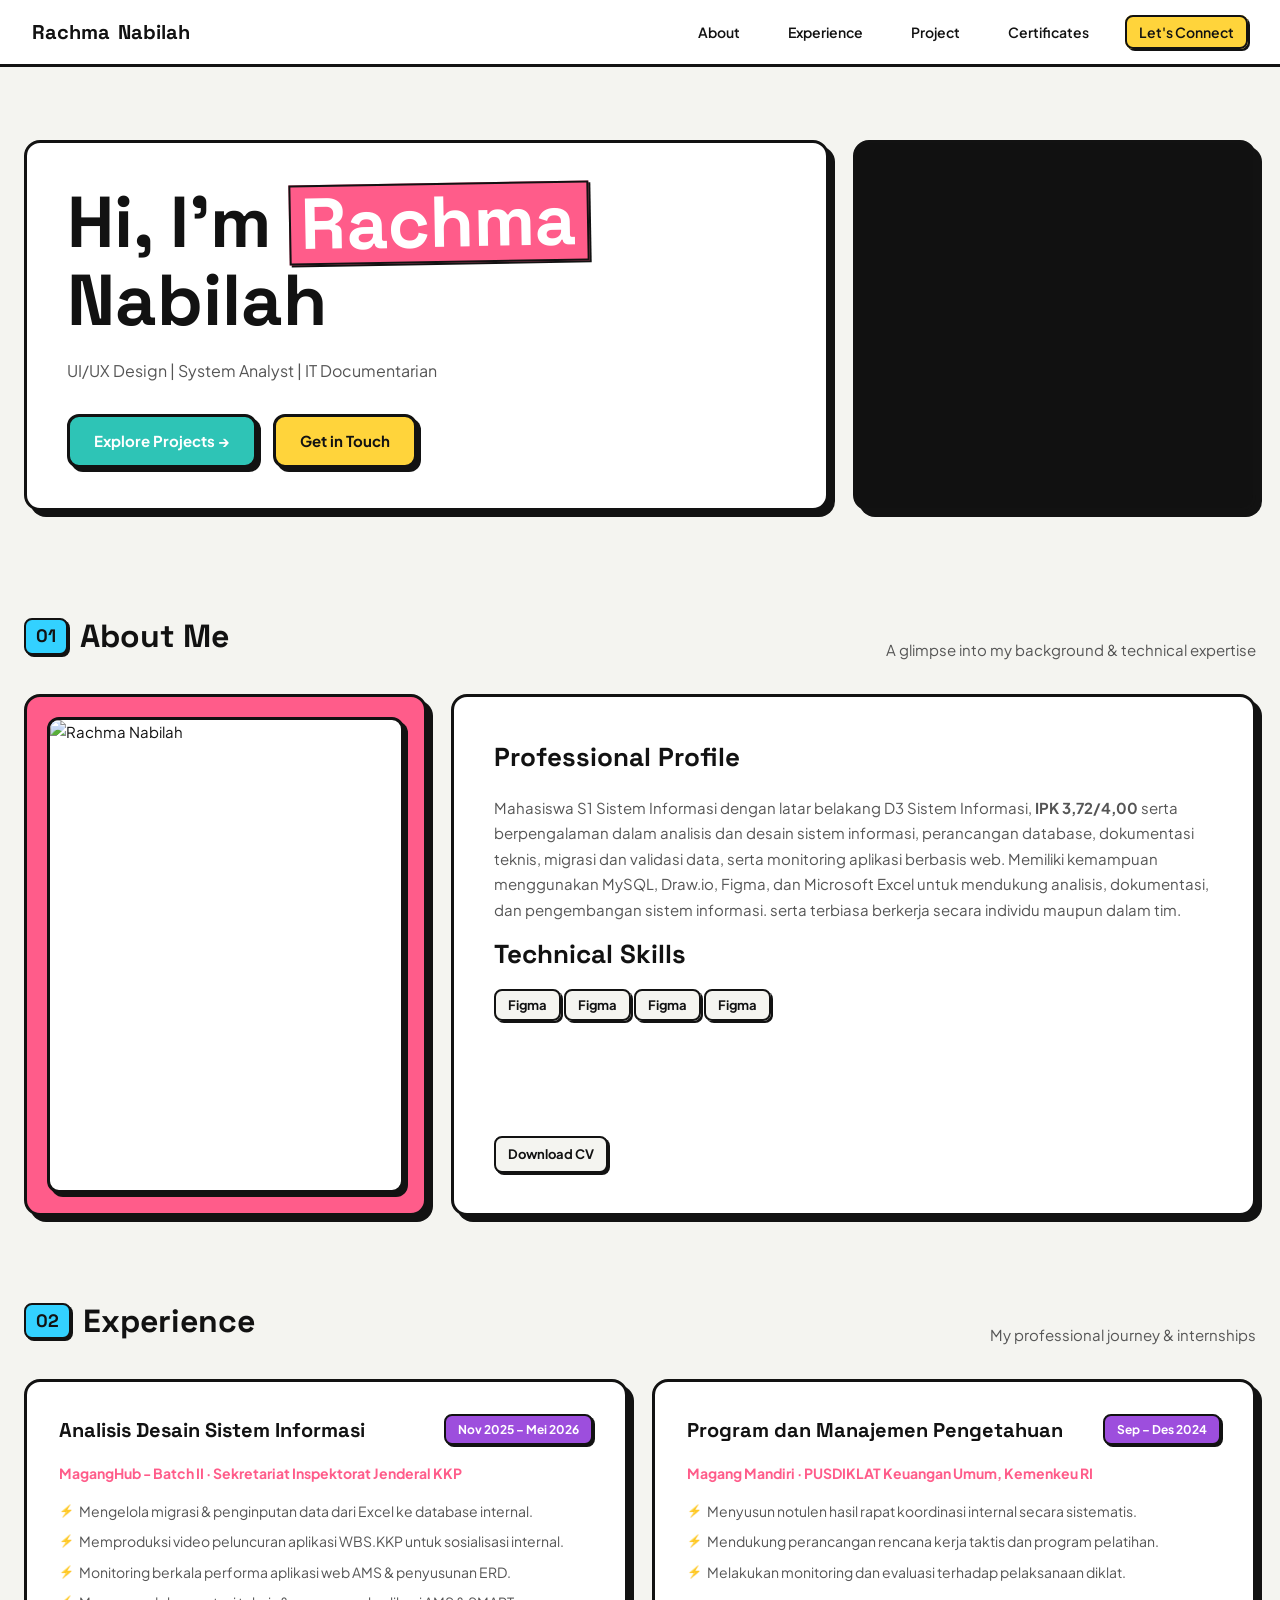
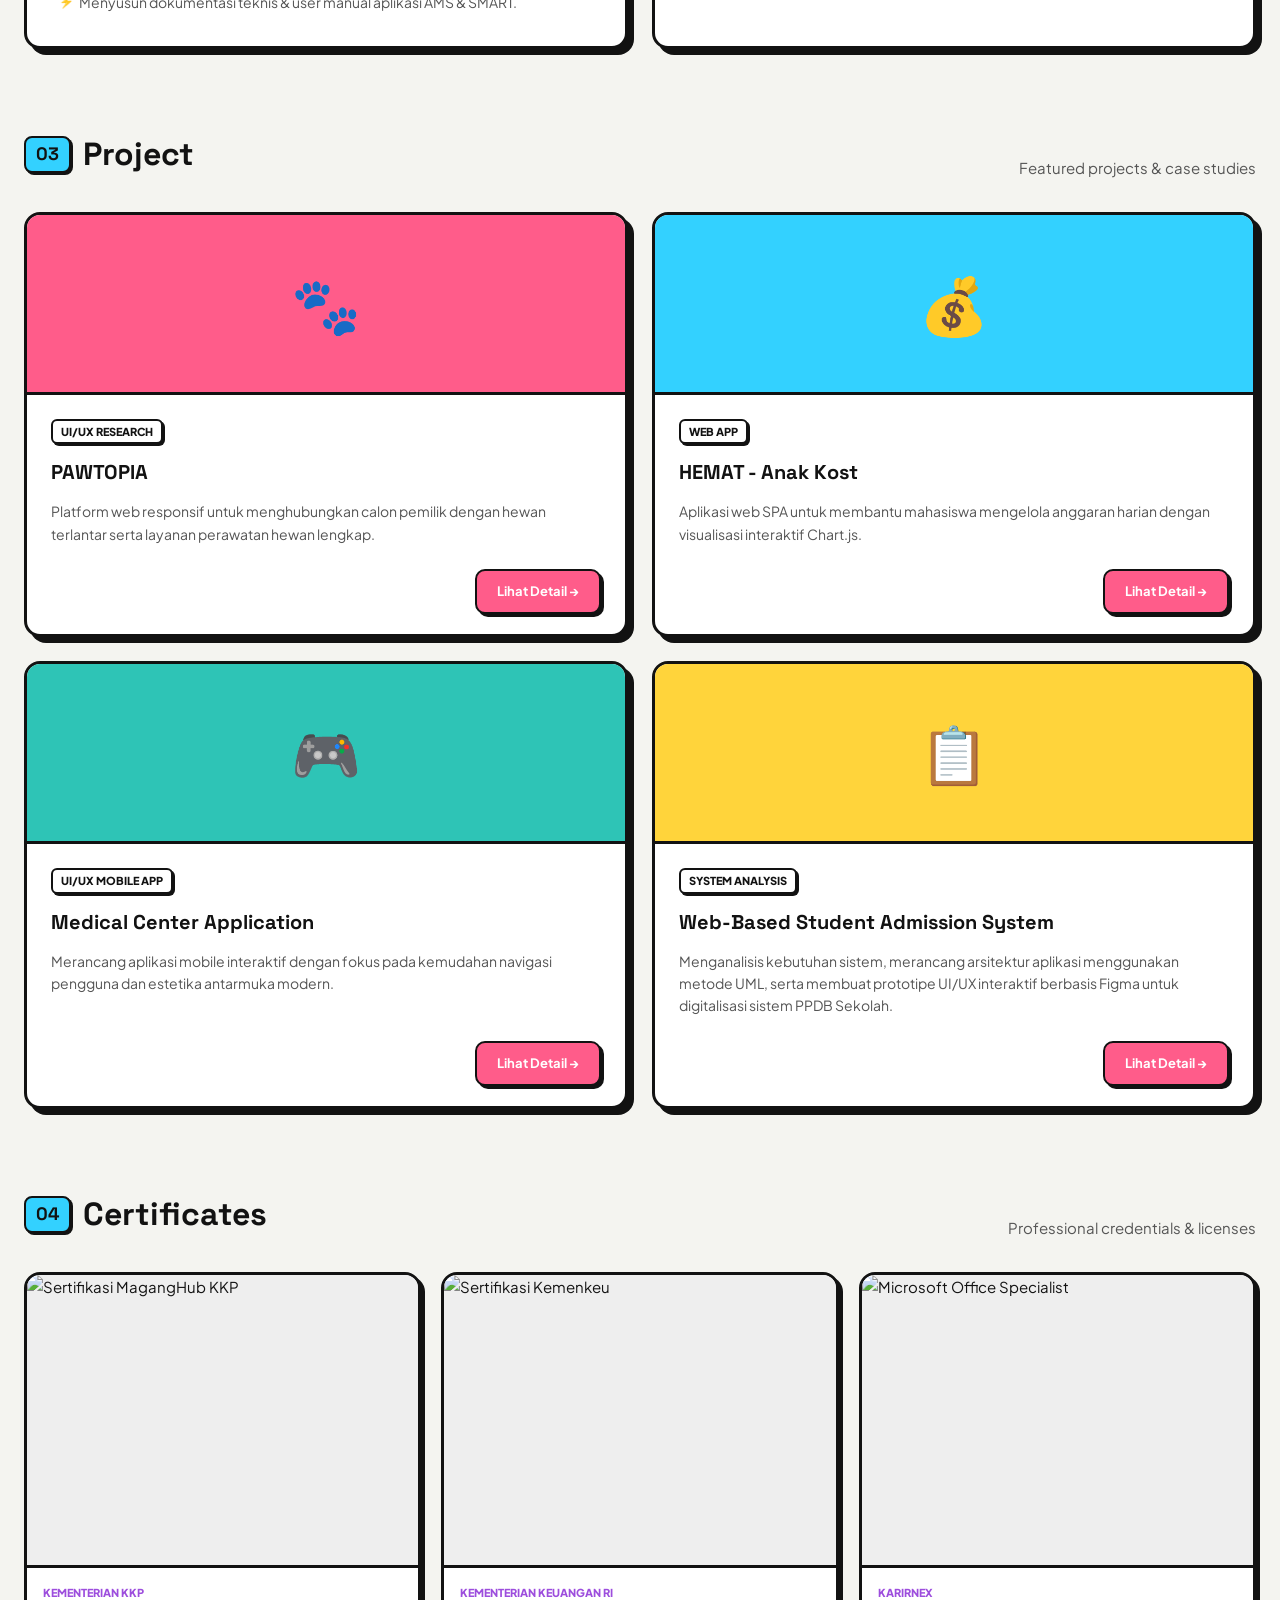
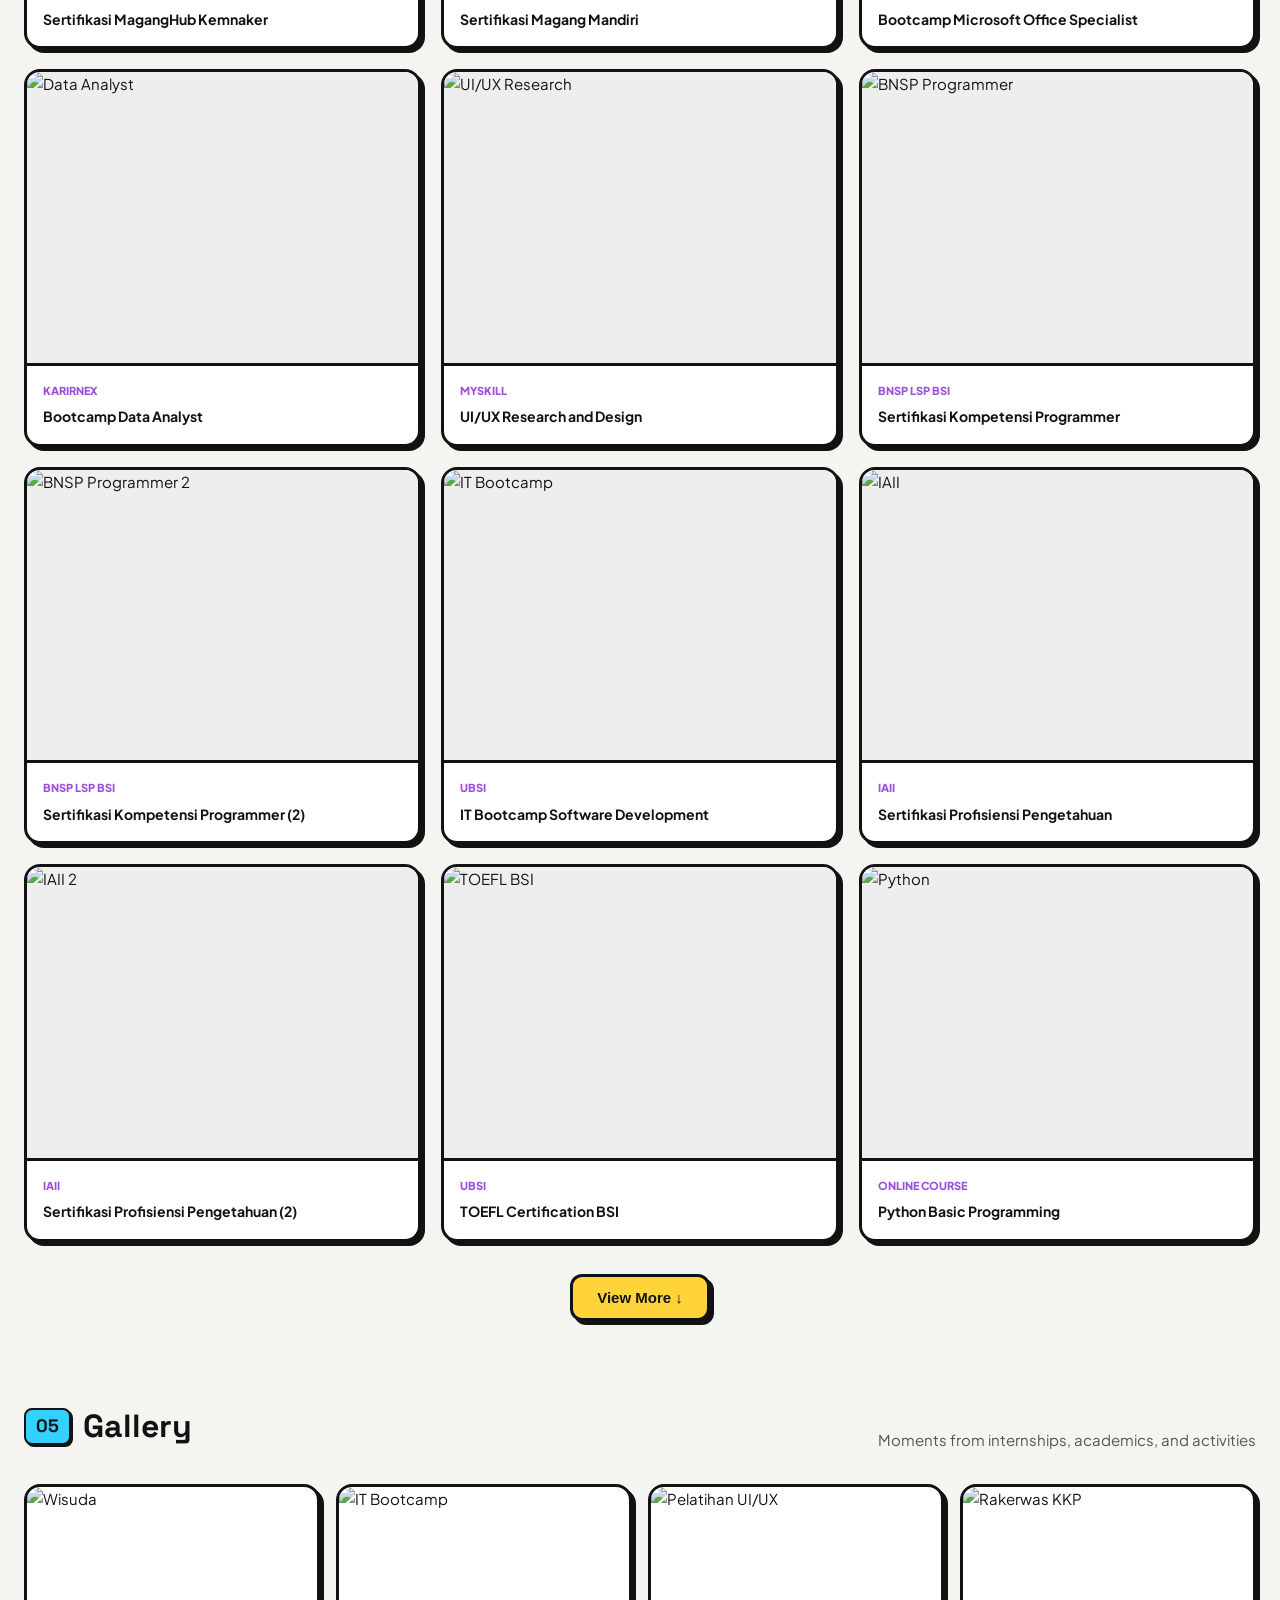
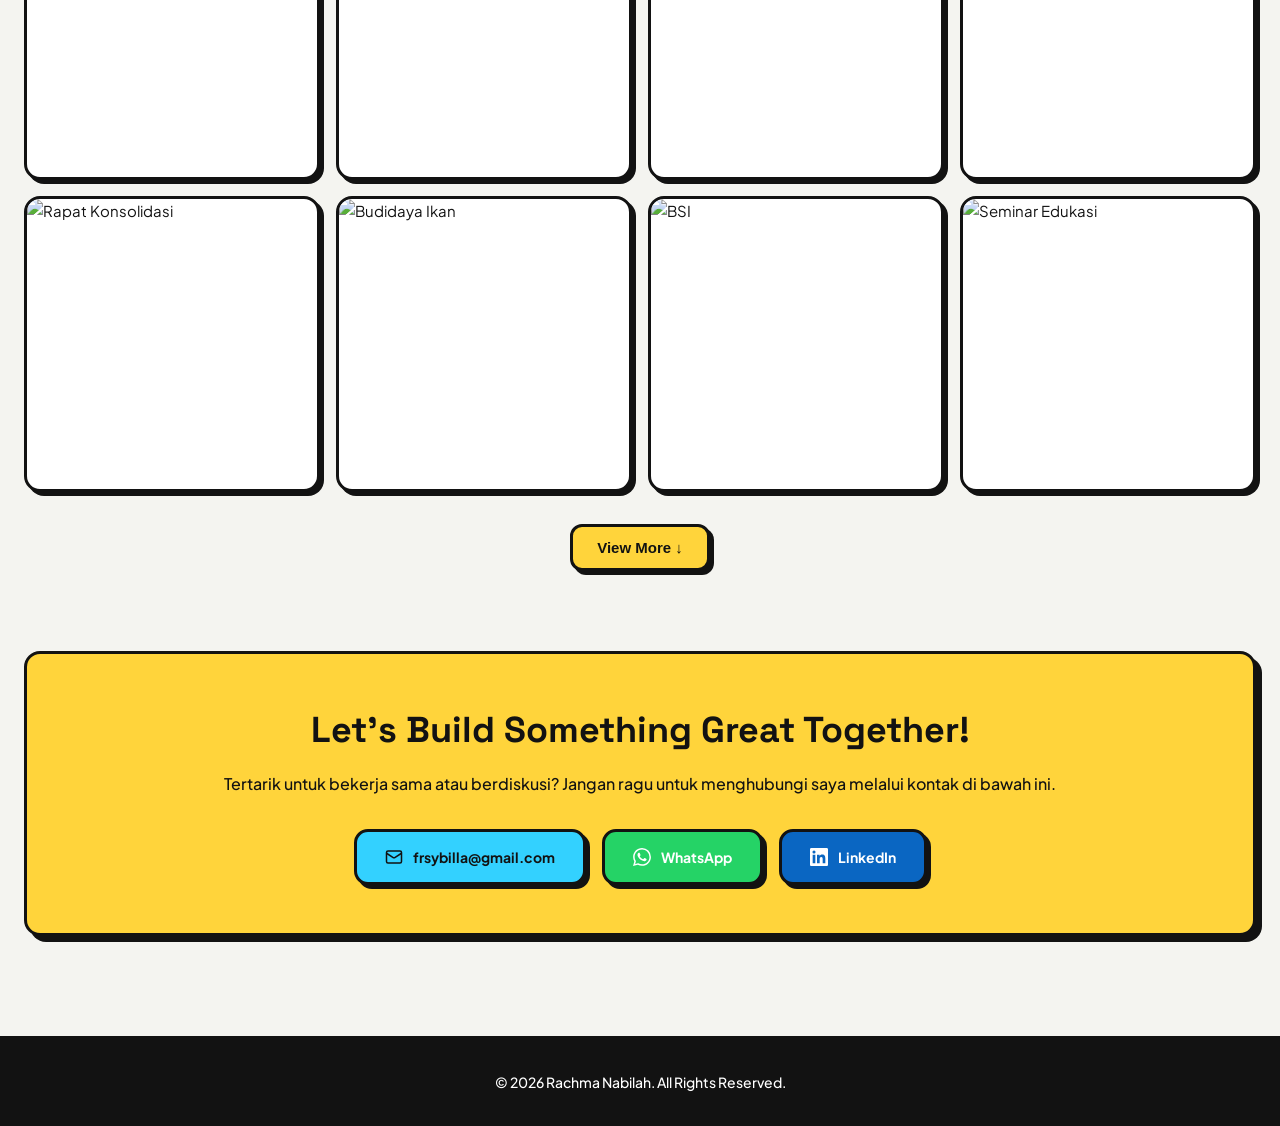
==== index.html @ 7c28e5cd "new" ====
<!DOCTYPE html>
<html lang="id">
<head>
  <meta charset="UTF-8" />
  <meta name="viewport" content="width=device-width, initial-scale=1.0" />
  <title>Rachma Nabilah &mdash; Portfolio</title>
  <link href="https://fonts.googleapis.com/css2?family=Plus+Jakarta+Sans:wght@400;500;600;700;800&family=Space+Grotesk:wght@500;700&display=swap" rel="stylesheet" />
  <link rel="stylesheet" href="css/portfolio.css">
</head>
<body>

  <nav id="navbar">
    <div class="nav-inner">
      <a class="nav-brand" href="#">Rachma <span>Nabilah</span></a>
      <ul class="nav-links">
        <li><a href="#about">About</a></li>
        <li><a href="#experience">Experience</a></li>
        <li><a href="#projects">Project</a></li>
        <li><a href="#certifications">Certificates</a></li>
        <li><a href="#contact" class="nav-cta">Let's Connect</a></li>
      </ul>
      <button class="nav-toggle" aria-label="Toggle Menu">&#9776;</button>
    </div>
  </nav>

  <section class="hero-section" id="home">
    <div class="hero-bento">
      <div class="bento-card hero-main-content">
        <h1>Hi, I'm <span>Rachma</span> Nabilah</h1>
        <p class="hero-desc">UI/UX Design | System Analyst | IT Documentarian</p>
        <div class="hero-buttons">
          <a href="#projects" class="btn-brut btn-primary">Explore Projects &rarr;</a>
          <a href="#contact" class="btn-brut btn-secondary">Get in Touch</a>
        </div>
      </div>
      <!-- Card kanan - VIDEO -->
      <div class="bento-card hero-video-card">
        <video class="hero-video" autoplay muted loop playsinline>
          <source src="video/haii.mp4" type="video/mp4">
          Browser kamu tidak mendukung video.
        </video>
      </div>
      </div>
  </section>

  <section id="about">
    <div class="sec-header">
      <h2 class="sec-title"><span>01</span> About Me</h2>
      <p class="sec-subtitle">A glimpse into my background &amp; technical expertise</p>
    </div>
    <div class="about-bento">
      <div class="bento-card about-img-box">
        <div class="about-img-wrap">
          <img src="Foto/me.jpeg" alt="Rachma Nabilah" />
        </div>
      </div>
      <div class="bento-card about-content-box">
        <div>
          <h3>Professional Profile</h3>
          <p>Mahasiswa S1 Sistem Informasi dengan latar belakang D3 Sistem Informasi, <strong>IPK 3,72/4,00</strong> serta berpengalaman
            dalam analisis dan desain sistem informasi, perancangan database, dokumentasi teknis, migrasi dan validasi data,
            serta monitoring aplikasi berbasis web. Memiliki kemampuan menggunakan MySQL, Draw.io, Figma, dan Microsoft
            Excel untuk mendukung analisis, dokumentasi, dan pengembangan sistem informasi. serta terbiasa berkerja secara
            individu maupun dalam tim.</p>
          <h3>Technical Skills</h3>
          <span class="tech-badge">Figma</span>
          <span class="tech-badge">Figma</span>
          <span class="tech-badge">Figma</span>
          <span class="tech-badge">Figma</span>
        </div>
        <div class="tech-stack-badges">
          <span class="tech-badge">Download CV</span>
        </div>
      </div>
    </div>
  </section>

  <section id="experience">
    <div class="sec-header">
      <h2 class="sec-title"><span>02</span> Experience</h2>
      <p class="sec-subtitle">My professional journey &amp; internships</p>
    </div>
    <div class="exp-grid">
      <div class="exp-card">
        <div class="exp-top">
          <h3>Analisis Desain Sistem Informasi</h3>
          <span class="exp-badge">Nov 2025 &ndash; Mei 2026</span>
        </div>
        <p class="exp-company">MagangHub - Batch II &middot; Sekretariat Inspektorat Jenderal KKP</p>
        <ul class="exp-list">
          <li>Mengelola migrasi &amp; penginputan data dari Excel ke database internal.</li>
          <li>Memproduksi video peluncuran aplikasi WBS.KKP untuk sosialisasi internal.</li>
          <li>Monitoring berkala performa aplikasi web AMS &amp; penyusunan ERD.</li>
          <li>Menyusun dokumentasi teknis &amp; user manual aplikasi AMS &amp; SMART.</li>
        </ul>
      </div>
      <div class="exp-card">
        <div class="exp-top">
          <h3>Program dan Manajemen Pengetahuan</h3>
          <span class="exp-badge">Sep &ndash; Des 2024</span>
        </div>
        <p class="exp-company">Magang Mandiri &middot; PUSDIKLAT Keuangan Umum, Kemenkeu RI</p>
        <ul class="exp-list">
          <li>Menyusun notulen hasil rapat koordinasi internal secara sistematis.</li>
          <li>Mendukung perancangan rencana kerja taktis dan program pelatihan.</li>
          <li>Melakukan monitoring dan evaluasi terhadap pelaksanaan diklat.</li>
        </ul>
      </div>
    </div>
  </section>

  <section id="projects">
    <div class="sec-header">
      <h2 class="sec-title"><span>03</span> Project</h2>
      <p class="sec-subtitle">Featured projects &amp; case studies</p>
    </div>
    <div class="projects-grid">
      <div class="project-card">
        <div class="project-thumb-box pt-pink"><span>🐾</span></div>
        <div class="project-body">
          <span class="project-tag-top">UI/UX Research</span>
          <h4>PAWTOPIA</h4>
          <p>Platform web responsif untuk menghubungkan calon pemilik dengan hewan terlantar serta layanan perawatan hewan lengkap.</p>
        </div>
        <div class="project-footer">
          <a href="detail-pawtopia.html" class="btn-detail">Lihat Detail &rarr;</a>
        </div>
      </div>
      <div class="project-card">
        <div class="project-thumb-box pt-blue"><span>💰</span></div>
        <div class="project-body">
          <span class="project-tag-top">Web App</span>
          <h4>HEMAT - Anak Kost</h4>
          <p>Aplikasi web SPA untuk membantu mahasiswa mengelola anggaran harian dengan visualisasi interaktif Chart.js.</p>
        </div>
        <div class="project-footer">
          <a href="detail-hemat.html" class="btn-detail">Lihat Detail &rarr;</a>
        </div>
      </div>
      <div class="project-card">
        <div class="project-thumb-box pt-green"><span>🎮</span></div>
        <div class="project-body">
          <span class="project-tag-top">UI/UX Mobile App</span>
          <h4>Medical Center Application</h4>
          <p>Merancang aplikasi mobile interaktif dengan fokus pada kemudahan navigasi pengguna dan estetika antarmuka modern.</p>
        </div>
        <div class="project-footer">
          <a href="detail-medical.html" class="btn-detail">Lihat Detail &rarr;</a>
        </div>
      </div>
      <div class="project-card">
        <div class="project-thumb-box pt-yellow"><span>📋</span></div>
        <div class="project-body">
          <span class="project-tag-top">System Analysis</span>
          <h4>Web-Based Student Admission System</h4>
          <p>Menganalisis kebutuhan sistem, merancang arsitektur aplikasi menggunakan metode UML, serta membuat prototipe UI/UX interaktif berbasis Figma untuk digitalisasi sistem PPDB Sekolah.</p>
        </div>
        <div class="project-footer">
          <a href="detail-ppdb.html" class="btn-detail">Lihat Detail &rarr;</a>
        </div>
      </div>
    </div>
  </section>

  <section id="certifications">
    <div class="sec-header">
      <h2 class="sec-title"><span>04</span> Certificates</h2>
      <p class="sec-subtitle">Professional credentials &amp; licenses</p>
    </div>
    <div class="cert-grid" id="certGrid">
      <div class="cert-card">
        <div class="cert-img-wrap"><img src="Sertifikat/Sertif_KKP.jpg" alt="Sertifikasi MagangHub KKP" /></div>
        <div class="cert-info"><span class="cert-org">Kementerian KKP</span><p class="cert-title">Sertifikasi MagangHub Kemnaker</p></div>
      </div>
      <div class="cert-card">
        <div class="cert-img-wrap"><img src="Sertifikat/Sertif_KemenKeu.jpg" alt="Sertifikasi Kemenkeu" /></div>
        <div class="cert-info"><span class="cert-org">Kementerian Keuangan RI</span><p class="cert-title">Sertifikasi Magang Mandiri</p></div>
      </div>
      <div class="cert-card">
        <div class="cert-img-wrap"><img src="Sertifikat/basic-excel.png" alt="Microsoft Office Specialist" /></div>
        <div class="cert-info"><span class="cert-org">KarirNex</span><p class="cert-title">Bootcamp Microsoft Office Specialist</p></div>
      </div>
      <div class="cert-card">
        <div class="cert-img-wrap"><img src="Sertifikat/Sertif_PM.jpg" alt="Data Analyst" /></div>
        <div class="cert-info"><span class="cert-org">KarirNex</span><p class="cert-title">Bootcamp Data Analyst</p></div>
      </div>
      <div class="cert-card">
        <div class="cert-img-wrap"><img src="Sertifikat/Sertif_basicfigma.jpg" alt="UI/UX Research" /></div>
        <div class="cert-info"><span class="cert-org">MySkill</span><p class="cert-title">UI/UX Research and Design</p></div>
      </div>
      <div class="cert-card">
        <div class="cert-img-wrap"><img src="Sertifikat/Sertif_programmer.jpg" alt="BNSP Programmer" /></div>
        <div class="cert-info"><span class="cert-org">BNSP LSP BSI</span><p class="cert-title">Sertifikasi Kompetensi Programmer</p></div>
      </div>
      <div class="cert-card">
        <div class="cert-img-wrap"><img src="Sertifikat/Sertif_programmer2.jpg" alt="BNSP Programmer 2" /></div>
        <div class="cert-info"><span class="cert-org">BNSP LSP BSI</span><p class="cert-title">Sertifikasi Kompetensi Programmer (2)</p></div>
      </div>
      <div class="cert-card">
        <div class="cert-img-wrap"><img src="Sertifikat/Sertif_bootcamp.jpg" alt="IT Bootcamp" /></div>
        <div class="cert-info"><span class="cert-org">UBSI</span><p class="cert-title">IT Bootcamp Software Development</p></div>
      </div>
      <div class="cert-card">
        <div class="cert-img-wrap"><img src="Sertifikat/Sertif_IAII.jpg" alt="IAII" /></div>
        <div class="cert-info"><span class="cert-org">IAII</span><p class="cert-title">Sertifikasi Profisiensi Pengetahuan</p></div>
      </div>
      <div class="cert-card">
        <div class="cert-img-wrap"><img src="Sertifikat/Sertif_IAII2.jpg" alt="IAII 2" /></div>
        <div class="cert-info"><span class="cert-org">IAII</span><p class="cert-title">Sertifikasi Profisiensi Pengetahuan (2)</p></div>
      </div>
      <div class="cert-card">
        <div class="cert-img-wrap"><img src="Sertifikat/Sertif_toefl_bsi.jpg" alt="TOEFL BSI" /></div>
        <div class="cert-info"><span class="cert-org">UBSI</span><p class="cert-title">TOEFL Certification BSI</p></div>
      </div>
      <div class="cert-card">
        <div class="cert-img-wrap"><img src="Sertifikat/Sertif_python.jpg" alt="Python" /></div>
        <div class="cert-info"><span class="cert-org">Online Course</span><p class="cert-title">Python Basic Programming</p></div>
      </div>
    </div>
    <div class="show-more-wrap">
      <button class="btn-brut btn-secondary" id="certShowMore" onclick="toggleCerts()">View More &darr;</button>
    </div>
  </section>

  <section id="gallery">
    <div class="sec-header">
      <h2 class="sec-title"><span>05</span> Gallery</h2>
      <p class="sec-subtitle">Moments from internships, academics, and activities</p>
    </div>
    <div class="gallery-grid" id="galleryGrid">
      <div class="gallery-item"><img src="Galeri/foto-wisuda.jpeg" alt="Wisuda" /><div class="gallery-overlay"><span>Wisuda D3</span></div></div>
      <div class="gallery-item"><img src="Galeri/bootcamp IT.jpeg" alt="IT Bootcamp" /><div class="gallery-overlay"><span>IT Bootcamp UBSI</span></div></div>
      <div class="gallery-item"><img src="Galeri/Pelatihan P.UI-UX.jpg" alt="Pelatihan UI/UX" /><div class="gallery-overlay"><span>Pelatihan UI/UX PUSDIKLAT KU</span></div></div>
      <div class="gallery-item"><img src="Galeri/rakerwas-KKP.jpeg" alt="Rakerwas KKP" /><div class="gallery-overlay"><span>Rakerwas KKP</span></div></div>
      <div class="gallery-item"><img src="Galeri/Rapat-konsol.jpeg" alt="Rapat Konsolidasi" /><div class="gallery-overlay"><span>Rapat Konsolidasi</span></div></div>
      <div class="gallery-item"><img src="Galeri/bud-ikan.jpeg" alt="Budidaya Ikan" /><div class="gallery-overlay"><span>Kegiatan Pengabdian Masyarakat</span></div></div>
      <div class="gallery-item"><img src="Galeri/BSI.jpeg" alt="BSI" /><div class="gallery-overlay"><span>Kegiatan Berbagi Sesama Insan</span></div></div>
      <div class="gallery-item"><img src="Galeri/seminar-edu.jpg" alt="Seminar Edukasi" /><div class="gallery-overlay"><span>Seminar Edukasi</span></div></div>
      <div class="gallery-item gallery-hidden"><img src="Galeri/pkkmb.jpg" alt="PKKMB" /><div class="gallery-overlay"><span>PKKMB</span></div></div>
      <div class="gallery-item gallery-hidden"><img src="Galeri/PM.jpeg" alt="Project Management" /><div class="gallery-overlay"><span>Kegiatan Pengabdian Masyarakat</span></div></div>
      <div class="gallery-item gallery-hidden"><img src="Galeri/PM1.jpeg" alt="PM Activity" /><div class="gallery-overlay"><span>Kegiatan Pengabdian Masyarakat</span></div></div>
      <div class="gallery-item gallery-hidden"><img src="Galeri/TIM_SIP.jpeg" alt="Tim SIP" /><div class="gallery-overlay"><span>TIMJA SIP</span></div></div>
      <div class="gallery-item gallery-hidden"><img src="Galeri/TIMJA-PK.jpeg" alt="TIMJA PK" /><div class="gallery-overlay"><span>TIMJA Penjamin Kualitas</span></div></div>
      <div class="gallery-item gallery-hidden"><img src="Galeri/TIMJA-PMP.jpeg" alt="TIMJA PMP" /><div class="gallery-overlay"><span>TIMJA Program Manajemen Pengetahuan</span></div></div>
      <div class="gallery-item gallery-hidden"><img src="Galeri/foto-perpis.jpeg" alt="Perpisahan" /><div class="gallery-overlay"><span>Bapak/Ibu Mentor Magang</span></div></div>
      <div class="gallery-item gallery-hidden"><img src="Galeri/acara pem-P3.jpeg" alt="Acara P3" /><div class="gallery-overlay"><span>Acara Pembekalan</span></div></div>
      <div class="gallery-item gallery-hidden"><img src="Galeri/B.PPT.jpeg" alt="Presentasi" /><div class="gallery-overlay"><span>TIMJA Penyelenggaraan Pembelajaran Terintegrasi </span></div></div>
      <div class="gallery-item gallery-hidden"><img src="Galeri/kunjungan-obser.jpg" alt="Observasi" /><div class="gallery-overlay"><span>Kunjungan Observasi</span></div></div>
      <div class="gallery-item gallery-hidden"><img src="Galeri/Seminar-agama.jpg" alt="Seminar Agama" /><div class="gallery-overlay"><span>Seminar Agama</span></div></div>
      <div class="gallery-item gallery-hidden"><img src="Galeri/IMG-20241108-WA0017.jpg" alt="Kegiatan" /><div class="gallery-overlay"><span>Seminar Edukasi</span></div></div>
      <div class="gallery-item gallery-hidden"><img src="Galeri/Toefl.jpeg" alt="TOEFL" /><div class="gallery-overlay"><span>Seminar TOEFL</span></div></div>
    </div>
    <div class="show-more-wrap">
      <button class="btn-brut btn-secondary" id="galleryShowMore" onclick="toggleGallery()">View More &darr;</button>
    </div>
  </section>

  <section id="contact">
    <div class="contact-bento">
      <h2>Let's Build Something Great Together!</h2>
      <p>Tertarik untuk bekerja sama atau berdiskusi? Jangan ragu untuk menghubungi saya melalui kontak di bawah ini.</p>
      <div class="contact-links">
        <a href="mailto:frsybilla@gmail.com" class="contact-pill email">
          <svg xmlns="http://www.w3.org/2000/svg" width="18" height="18" viewBox="0 0 24 24" fill="none" stroke="currentColor" stroke-width="2"><rect x="2" y="4" width="20" height="16" rx="2"/><path d="m22 7-8.97 5.7a1.94 1.94 0 0 1-2.06 0L2 7"/></svg>
          frsybilla@gmail.com
        </a>
        <a href="https://wa.me/6281234567890" target="_blank" class="contact-pill whatsapp">
          <svg xmlns="http://www.w3.org/2000/svg" width="18" height="18" viewBox="0 0 24 24" fill="currentColor"><path d="M17.472 14.382c-.297-.149-1.758-.867-2.03-.967-.273-.099-.471-.148-.67.15-.197.297-.767.966-.94 1.164-.173.199-.347.223-.644.075-.297-.15-1.255-.463-2.39-1.475-.883-.788-1.48-1.761-1.653-2.059-.173-.297-.018-.458.13-.606.134-.133.298-.347.446-.52.149-.174.198-.298.298-.497.099-.198.05-.371-.025-.52-.075-.149-.669-1.612-.916-2.207-.242-.579-.487-.5-.669-.51-.173-.008-.371-.01-.57-.01-.198 0-.52.074-.792.372-.272.297-1.04 1.016-1.04 2.479 0 1.462 1.065 2.875 1.213 3.074.149.198 2.096 3.2 5.077 4.487.709.306 1.262.489 1.694.625.712.227 1.36.195 1.871.118.571-.085 1.758-.719 2.006-1.413.248-.694.248-1.289.173-1.413-.074-.124-.272-.198-.57-.347m-5.421 7.403h-.004a9.87 9.87 0 0 1-5.031-1.378l-.361-.214-3.741.982.998-3.648-.235-.374a9.86 9.86 0 0 1-1.51-5.26c.001-5.45 4.436-9.884 9.888-9.884 2.64 0 5.122 1.03 6.988 2.898a9.825 9.825 0 0 1 2.893 6.994c-.003 5.45-4.437 9.884-9.885 9.884m8.413-18.297A11.815 11.815 0 0 0 12.05 0C5.495 0 .16 5.335.157 11.892c0 2.096.547 4.142 1.588 5.945L.057 24l6.305-1.654a11.882 11.882 0 0 0 5.683 1.448h.005c6.554 0 11.89-5.335 11.893-11.893a11.821 11.821 0 0 0-3.48-8.413Z"/></svg>
          WhatsApp
        </a>
        <a href="https://linkedin.com/in/rachma-nabilah" target="_blank" class="contact-pill linkedin">
          <svg xmlns="http://www.w3.org/2000/svg" width="18" height="18" viewBox="0 0 24 24" fill="currentColor"><path d="M20.447 20.452h-3.554v-5.569c0-1.328-.027-3.037-1.852-3.037-1.853 0-2.136 1.445-2.136 2.939v5.667H9.351V9h3.414v1.561h.046c.477-.9 1.637-1.85 3.37-1.85 3.601 0 4.267 2.37 4.267 5.455v6.286zM5.337 7.433a2.062 2.062 0 0 1-2.063-2.065 2.064 2.064 0 1 1 2.063 2.065zm1.782 13.019H3.555V9h3.564v11.452zM22.225 0H1.771C.792 0 0 .774 0 1.729v20.542C0 23.227.792 24 1.771 24h20.451C23.2 24 24 23.227 24 22.271V1.729C24 .774 23.2 0 22.222 0h.003z"/></svg>
          LinkedIn
        </a>
      </div>
    </div>
  </section>

  <footer>
    <p>&copy; 2026 <span>Rachma Nabilah</span>. All Rights Reserved.</p>
  </footer>
  <script src="js/portfolio.js"></script>
</body>
</html>
---- css/portfolio.css ----
*, *::before, *::after { box-sizing: border-box; margin: 0; padding: 0; }

    :root {
      --bg-color: #F4F4F0;
      --card-bg: #FFFFFF;
      --text-main: #121212;
      --text-muted: #555555;
      --accent-pink: #FF5C8A;
      --accent-yellow: #FFD43B;
      --accent-cyan: #33D1FF;
      --accent-purple: #9D4EDD;
      --accent-green: #2EC4B6;
      --border-color: #121212;
      --shadow-brut: 4px 4px 0px #121212;
      --shadow-brut-lg: 6px 6px 0px #121212;
      --shadow-brut-sm: 2px 2px 0px #121212;
      --radius: 16px;
    }

    html { scroll-behavior: smooth; }

    body {
      font-family: 'Plus Jakarta Sans', sans-serif;
      background-color: var(--bg-color);
      color: var(--text-main);
      line-height: 1.6;
      font-size: 15px;
      overflow-x: hidden;
    }

    img { display: block; max-width: 100%; }
    a { text-decoration: none; color: inherit; }

    #navbar {
      position: fixed; top: 0; left: 0; right: 0; z-index: 1000;
      background: var(--card-bg);
      border-bottom: 3px solid var(--border-color);
      transition: all 0.2s ease;
    }
    .nav-inner {
      max-width: 1280px; margin: 0 auto;
      padding: 16px 32px;
      display: flex; align-items: center; justify-content: space-between;
    }
    .nav-brand {
      font-family: 'Space Grotesk', sans-serif;
      font-size: 20px; font-weight: 700;
      color: var(--text-main);
      display: flex; align-items: center; gap: 8px;
    }
    .nav-links {
      display: flex; gap: 24px;
      list-style: none; align-items: center;
    }
    .nav-links a {
      font-weight: 600; font-size: 14px;
      padding: 6px 12px;
      border-radius: 8px;
      transition: background 0.2s, transform 0.2s;
    }
    .nav-links a:hover {
      background: var(--accent-pink);
      color: white;
      border: 2px solid var(--border-color);
      box-shadow: var(--shadow-brut-sm);
      transform: translate(-2px, -2px);
    }
    .nav-cta {
      background: var(--accent-yellow) !important;
      border: 2px solid var(--border-color) !important;
      box-shadow: var(--shadow-brut-sm);
    }
    .nav-toggle {
      display: none; background: none; border: 2px solid var(--border-color);
      padding: 6px 10px; border-radius: 8px; font-size: 20px; cursor: pointer;
      background: var(--accent-cyan); box-shadow: var(--shadow-brut-sm);
    }

    .hero-section {
      padding: 140px 24px 60px;
      max-width: 1280px; margin: 0 auto;
    }
    .hero-bento {
      display: grid;
      grid-template-columns: 2fr 1fr;
      gap: 24px;
    }
    .bento-card {
      background: var(--card-bg);
      border: 3px solid var(--border-color);
      border-radius: var(--radius);
      box-shadow: var(--shadow-brut-lg);
      padding: 40px;
      position: relative;
      overflow: hidden;
      transition: transform 0.2s ease, box-shadow 0.2s ease;
    }
    .hero-video-card {
      padding: 0;
      overflow: hidden;
      display: flex;
      justify-content: center;
      align-items: center;
      background: #111;
    }

    .hero-video {
      width: 100%;
      height: 100%;
      object-fit: cover;
      display: block;
    }
    .bento-card:hover {
      transform: translate(-3px, -3px);
      box-shadow: 9px 9px 0px var(--border-color);
    }
    .hero-main-content h1 {
      font-family: 'Space Grotesk', sans-serif;
      font-size: clamp(40px, 6vw, 72px);
      font-weight: 800; line-height: 1.05;
      margin-bottom: 20px;
      color: var(--text-main);
    }
    .hero-main-content h1 span {
      background: var(--accent-pink);
      color: white;
      padding: 0 10px;
      border: 2px solid var(--border-color);
      box-shadow: var(--shadow-brut-sm);
      display: inline-block;
      transform: rotate(-1deg);
    }
    .hero-desc {
      font-size: 16px; color: var(--text-muted);
      margin-bottom: 30px; max-width: 600px;
    }
    .hero-buttons {
      display: flex; gap: 16px; flex-wrap: wrap;
    }
    .btn-brut {
      padding: 12px 24px;
      font-weight: 700; font-size: 15px;
      border: 3px solid var(--border-color);
      border-radius: 12px;
      cursor: pointer;
      display: inline-flex; align-items: center; gap: 8px;
      box-shadow: var(--shadow-brut);
      transition: all 0.15s ease;
    }
    .btn-brut:hover {
      transform: translate(-2px, -2px);
      box-shadow: 6px 6px 0px var(--border-color);
    }
    .btn-brut:active {
      transform: translate(2px, 2px);
      box-shadow: 0px 0px 0px var(--border-color);
    }
    .btn-primary { background: var(--accent-green); color: white; }
    .btn-secondary { background: var(--accent-yellow); color: var(--text-main); }
    .btn-cyan { background: var(--accent-cyan); color: var(--text-main); }

    .hero-status-card {
      display: flex; flex-direction: column;
      justify-content: space-between;
      align-items: flex-start;
      padding: 32px;
    }
    .status-badge {
      background: white; border: 2px solid var(--border-color);
      padding: 6px 12px; border-radius: 20px; font-weight: 700; font-size: 12px;
      box-shadow: var(--shadow-brut-sm);
      display: flex; align-items: center; gap: 6px;
    }
    .status-dot { width: 10px; height: 10px; background: #22c55e; border-radius: 50%; border: 2px solid var(--border-color); animation: pulse 1.5s infinite; }
    @keyframes pulse { 0% { opacity: 1; } 50% { opacity: 0.4; } 100% { opacity: 1; } }
    .hero-status-card h3 {
      font-family: 'Space Grotesk', sans-serif;
      font-size: 24px; font-weight: 700; margin-top: 20px;
    }
    .hero-status-card p { font-size: 14px; margin-top: 8px; color: #111; }

    section { padding: 40px 24px; max-width: 1280px; margin: 0 auto; }
    .sec-header {
      margin-bottom: 32px;
      display: flex; justify-content: space-between; align-items: flex-end;
      flex-wrap: wrap; gap: 16px;
    }
    .sec-title {
      font-family: 'Space Grotesk', sans-serif;
      font-size: 32px; font-weight: 800;
      color: var(--text-main);
      display: inline-flex; align-items: center; gap: 12px;
    }
    .sec-title span {
      background: var(--accent-cyan);
      border: 2px solid var(--border-color);
      padding: 2px 10px;
      border-radius: 8px;
      font-size: 18px;
      box-shadow: var(--shadow-brut-sm);
    }
    .sec-subtitle { color: var(--text-muted); font-size: 15px; }

    .about-bento {
      display: grid;
      grid-template-columns: 1fr 2fr;
      gap: 24px;
    }
    .about-img-box {
      background: var(--accent-pink);
      padding: 20px;
      display: flex; align-items: center; justify-content: center;
    }
    .about-img-wrap {
      width: 100%; aspect-ratio: 3/4;
      border: 3px solid var(--border-color);
      border-radius: 12px;
      overflow: hidden;
      box-shadow: var(--shadow-brut);
      background: white;
    }
    .about-img-wrap img { width: 100%; height: 100%; object-fit: cover; }
    .about-content-box {
      display: flex; flex-direction: column; justify-content: space-between;
    }
    .about-content-box h3 {
      font-family: 'Space Grotesk', sans-serif;
      font-size: 26px; font-weight: 700; margin-bottom: 16px;
    }
    .about-content-box p {
      color: var(--text-muted); font-size: 15px; line-height: 1.7; margin-bottom: 12px;
    }
    .tech-stack-badges {
      display: flex; flex-wrap: wrap; gap: 8px; margin-top: 16px;
    }
    .tech-badge {
      background: var(--bg-color);
      border: 2px solid var(--border-color);
      padding: 6px 12px; font-size: 13px; font-weight: 700;
      border-radius: 8px; box-shadow: var(--shadow-brut-sm);
    }

    .exp-grid {
      display: grid;
      grid-template-columns: repeat(2, 1fr);
      gap: 24px;
    }
    .exp-card {
      background: var(--card-bg);
      border: 3px solid var(--border-color);
      border-radius: var(--radius);
      box-shadow: var(--shadow-brut-lg);
      padding: 32px;
      display: flex; flex-direction: column; gap: 16px;
      transition: transform 0.2s, box-shadow 0.2s;
    }
    .exp-card:hover {
      transform: translate(-3px, -3px);
      box-shadow: 9px 9px 0px var(--border-color);
    }
    .exp-top {
      display: flex; justify-content: space-between; align-items: center; flex-wrap: wrap; gap: 10px;
    }
    .exp-badge {
      background: var(--accent-purple); color: white;
      border: 2px solid var(--border-color);
      padding: 4px 12px; border-radius: 8px; font-weight: 700; font-size: 12px;
      box-shadow: var(--shadow-brut-sm);
    }
    .exp-card h3 {
      font-family: 'Space Grotesk', sans-serif;
      font-size: 20px; font-weight: 700;
    }
    .exp-company {
      font-weight: 700; color: var(--accent-pink); font-size: 14px;
    }
    .exp-list {
      list-style: none; display: flex; flex-direction: column; gap: 8px;
    }
    .exp-list li {
      font-size: 14px; color: var(--text-muted); padding-left: 20px; position: relative;
    }
    .exp-list li::before {
      content: '⚡'; position: absolute; left: 0; font-size: 12px; top: 1px;
    }

    .projects-grid {
      display: grid;
      grid-template-columns: repeat(2, 1fr);
      gap: 24px;
    }
    .project-card {
      background: var(--card-bg);
      border: 3px solid var(--border-color);
      border-radius: var(--radius);
      box-shadow: var(--shadow-brut-lg);
      overflow: hidden;
      display: flex; flex-direction: column;
      transition: transform 0.2s, box-shadow 0.2s;
    }
    .project-card:hover {
      transform: translate(-3px, -3px);
      box-shadow: 9px 9px 0px var(--border-color);
    }
    .project-thumb-box {
      height: 180px;
      border-bottom: 3px solid var(--border-color);
      display: flex; align-items: center; justify-content: center;
      font-size: 56px;
    }
    .pt-pink { background: var(--accent-pink); }
    .pt-blue { background: var(--accent-cyan); }
    .pt-green { background: var(--accent-green); }
    .pt-yellow { background: var(--accent-yellow); }

    .project-body { padding: 24px; display: flex; flex-direction: column; gap: 12px; flex: 1; }
    .project-tag-top {
      font-size: 11px; font-weight: 800; text-transform: uppercase;
      background: var(--card-bg); border: 2px solid var(--border-color);
      padding: 2px 8px; border-radius: 6px; width: fit-content;
      box-shadow: var(--shadow-brut-sm);
    }
    .project-body h4 {
      font-family: 'Space Grotesk', sans-serif;
      font-size: 20px; font-weight: 700;
    }
    .project-body p { font-size: 14px; color: var(--text-muted); flex: 1; }
    .project-tags { display: flex; flex-wrap: wrap; gap: 6px; margin-top: 8px; }
    .project-tags span {
      background: var(--bg-color); border: 2px solid var(--border-color);
      font-size: 11px; font-weight: 700; padding: 3px 8px; border-radius: 6px;
    }
    .project-footer {
      display: flex; justify-content: flex-end;
      padding: 0 24px 20px;
      margin-top: auto;
    }
    .btn-detail {
      padding: 10px 20px;
      font-weight: 700; font-size: 13px;
      border: 2.5px solid var(--border-color);
      border-radius: 10px;
      cursor: pointer;
      display: inline-flex; align-items: center; gap: 6px;
      box-shadow: 3px 3px 0px var(--border-color);
      background: var(--accent-pink); color: white;
      transition: all 0.15s ease;
      text-decoration: none;
    }
    .btn-detail:hover {
      transform: translate(-2px, -2px);
      box-shadow: 5px 5px 0px var(--border-color);
    }
    .btn-detail:active {
      transform: translate(1px, 1px);
      box-shadow: 0px 0px 0px var(--border-color);
    }

    .cert-grid {
      display: grid;
      grid-template-columns: repeat(3, 1fr);
      gap: 20px;
    }
    .cert-card {
      background: var(--card-bg);
      border: 3px solid var(--border-color);
      border-radius: var(--radius);
      box-shadow: var(--shadow-brut);
      overflow: hidden;
      display: flex; flex-direction: column;
      transition: transform 0.2s, box-shadow 0.2s;
    }
    .cert-card:hover {
      transform: translate(-3px, -3px);
      box-shadow: 6px 6px 0px var(--border-color);
    }
    .cert-img-wrap {
      width: 100%; aspect-ratio: 4/3;
      border-bottom: 3px solid var(--border-color);
      overflow: hidden; background: #eee;
    }
    .cert-img-wrap img { width: 100%; height: 100%; object-fit: cover; transition: transform 0.3s; }
    .cert-card:hover .cert-img-wrap img { transform: scale(1.05); }
    .cert-info { padding: 16px; display: flex; flex-direction: column; gap: 6px; }
    .cert-org { font-size: 11px; font-weight: 800; color: var(--accent-purple); text-transform: uppercase; }
    .cert-title { font-size: 14px; font-weight: 700; color: var(--text-main); }

    .gallery-grid {
      display: grid;
      grid-template-columns: repeat(4, 1fr);
      gap: 16px;
    }
    .gallery-item {
      border: 3px solid var(--border-color);
      border-radius: var(--radius);
      aspect-ratio: 1;
      overflow: hidden;
      position: relative;
      box-shadow: var(--shadow-brut);
      cursor: pointer;
      background: white;
    }
    .gallery-hidden { display: none; }
    .gallery-visible { display: block !important; }
    .gallery-item img { width: 100%; height: 100%; object-fit: cover; transition: transform 0.3s; }
    .gallery-item:hover img { transform: scale(1.08); }
    .gallery-overlay {
      position: absolute; inset: 0;
      background: rgba(18, 18, 18, 0.75);
      display: flex; align-items: center; justify-content: center;
      padding: 12px; text-align: center;
      opacity: 0; transition: opacity 0.2s;
    }
    .gallery-item:hover .gallery-overlay { opacity: 1; }
    .gallery-overlay span {
      color: white; font-family: 'Space Grotesk', sans-serif; font-size: 13px; font-weight: 700;
      background: var(--accent-pink); padding: 4px 10px; border: 2px solid white; border-radius: 6px;
    }

    .contact-bento {
      background: var(--accent-yellow);
      border: 3px solid var(--border-color);
      border-radius: var(--radius);
      box-shadow: var(--shadow-brut-lg);
      padding: 48px;
      text-align: center;
    }
    .contact-bento h2 {
      font-family: 'Space Grotesk', sans-serif;
      font-size: 36px; font-weight: 800; margin-bottom: 12px;
    }
    .contact-bento p { font-size: 16px; color: var(--text-main); margin-bottom: 32px; font-weight: 500; }
    .contact-links {
      display: flex; flex-wrap: wrap; gap: 16px; justify-content: center;
    }
    .contact-pill {
      display: inline-flex; align-items: center; gap: 10px;
      padding: 14px 28px;
      background: white;
      border: 3px solid var(--border-color);
      border-radius: 14px;
      font-weight: 700; font-size: 14px; color: var(--text-main);
      box-shadow: var(--shadow-brut);
      transition: transform 0.15s, box-shadow 0.15s;
    }
    .contact-pill:hover {
      transform: translate(-2px, -2px);
      box-shadow: 6px 6px 0px var(--border-color);
    }
    .contact-pill.whatsapp { background: #25D366; color: white; }
    .contact-pill.linkedin { background: #0A66C2; color: white; }
    .contact-pill.instagram { background: #E1306C; color: white; }
    .contact-pill.email { background: var(--accent-cyan); color: var(--text-main); }

    footer {
      background: var(--text-main);
      color: white;
      padding: 32px;
      text-align: center;
      border-top: 3px solid var(--border-color);
      margin-top: 60px;
    }
    footer p { font-size: 14px; font-weight: 500; }

    .show-more-wrap { display: flex; justify-content: center; margin-top: 32px; }

    @media (max-width: 1024px) {
      .hero-bento { grid-template-columns: 1fr; }
      .about-bento { grid-template-columns: 1fr; }
      .cert-grid { grid-template-columns: repeat(2, 1fr); }
      .gallery-grid { grid-template-columns: repeat(3, 1fr); }
    }

    @media (max-width: 768px) {
      section { padding: 30px 16px; }
      .nav-inner { padding: 16px 20px; }
      .nav-toggle { display: block; }
      .nav-links {
        display: none; position: absolute; top: 73px; left: 0; right: 0;
        background: var(--card-bg); flex-direction: column; padding: 24px;
        border-bottom: 3px solid var(--border-color);
        box-shadow: var(--shadow-brut-lg); gap: 16px;
      }
      .nav-links.open { display: flex; }
      .exp-grid, .projects-grid, .cert-grid { grid-template-columns: 1fr; }
      .gallery-grid { grid-template-columns: repeat(2, 1fr); }
    }

    @media (max-width: 480px) {
      .gallery-grid { grid-template-columns: 1fr; }
    }
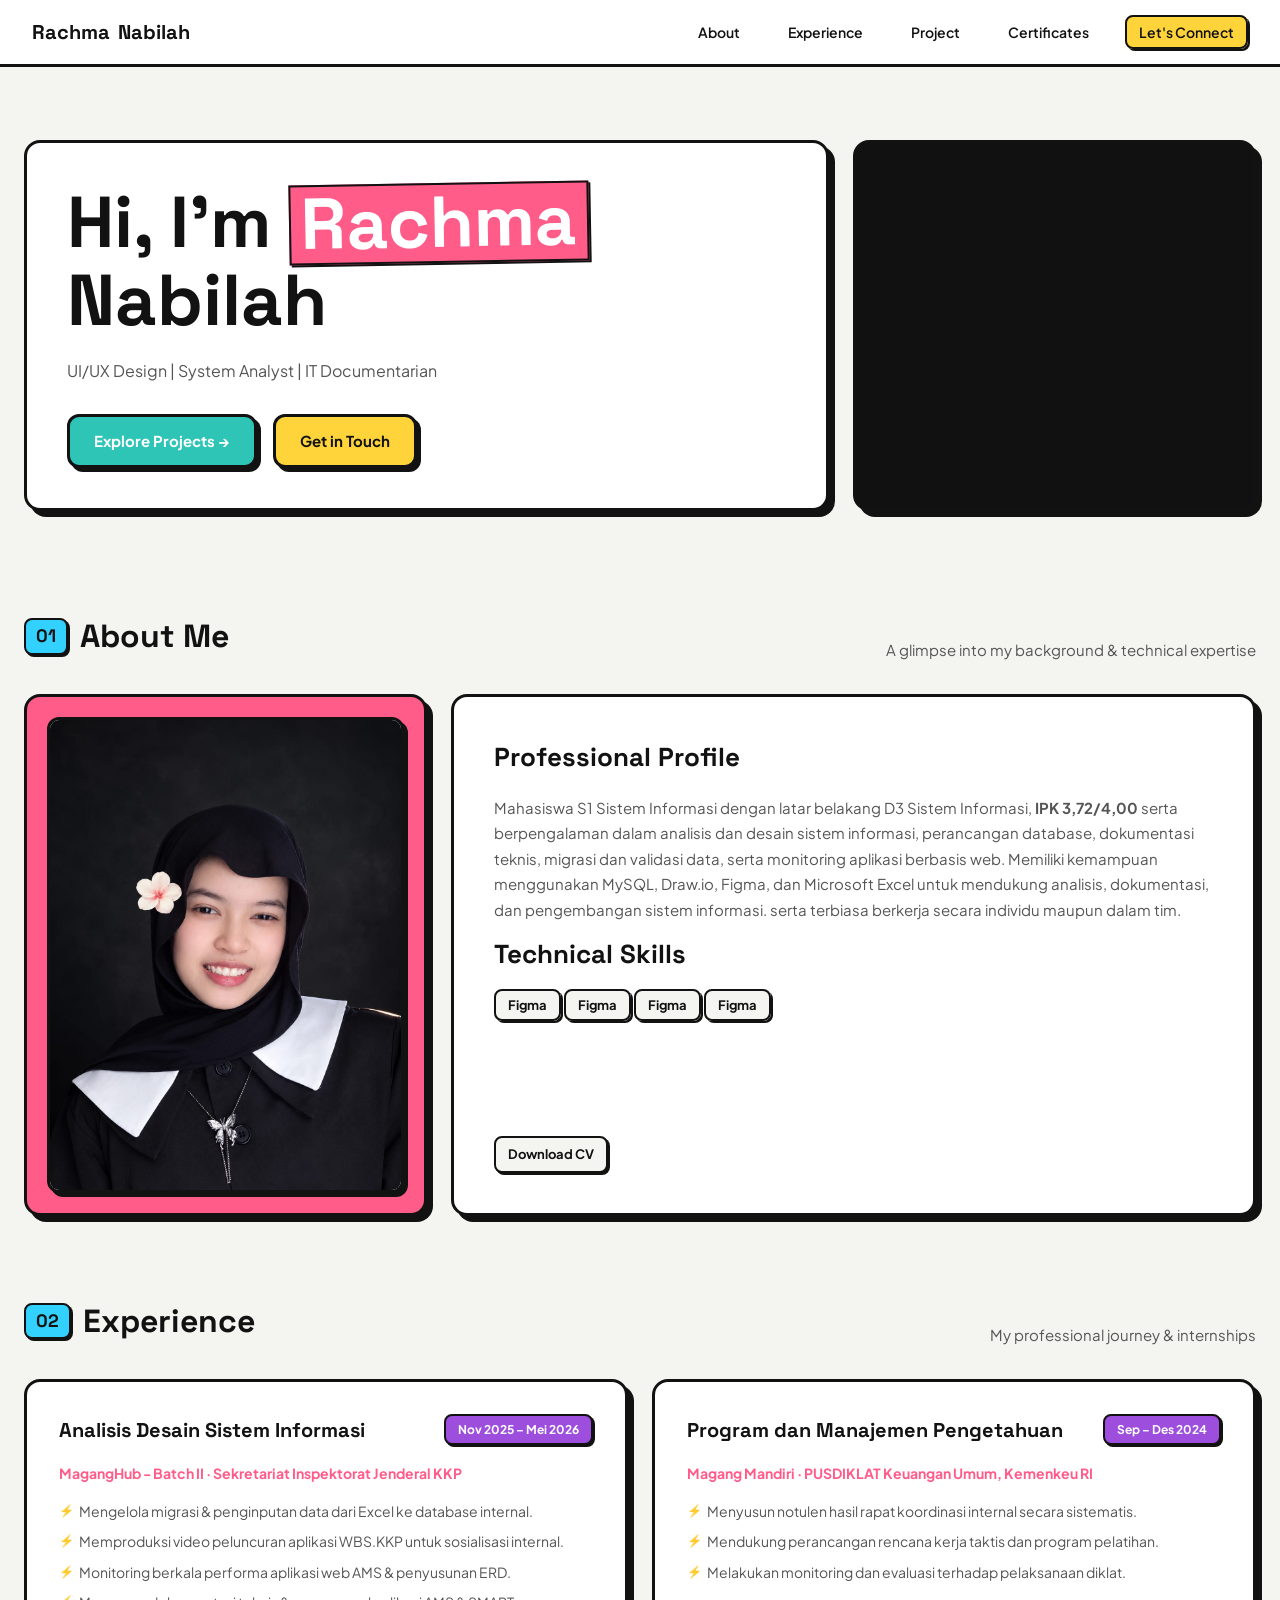
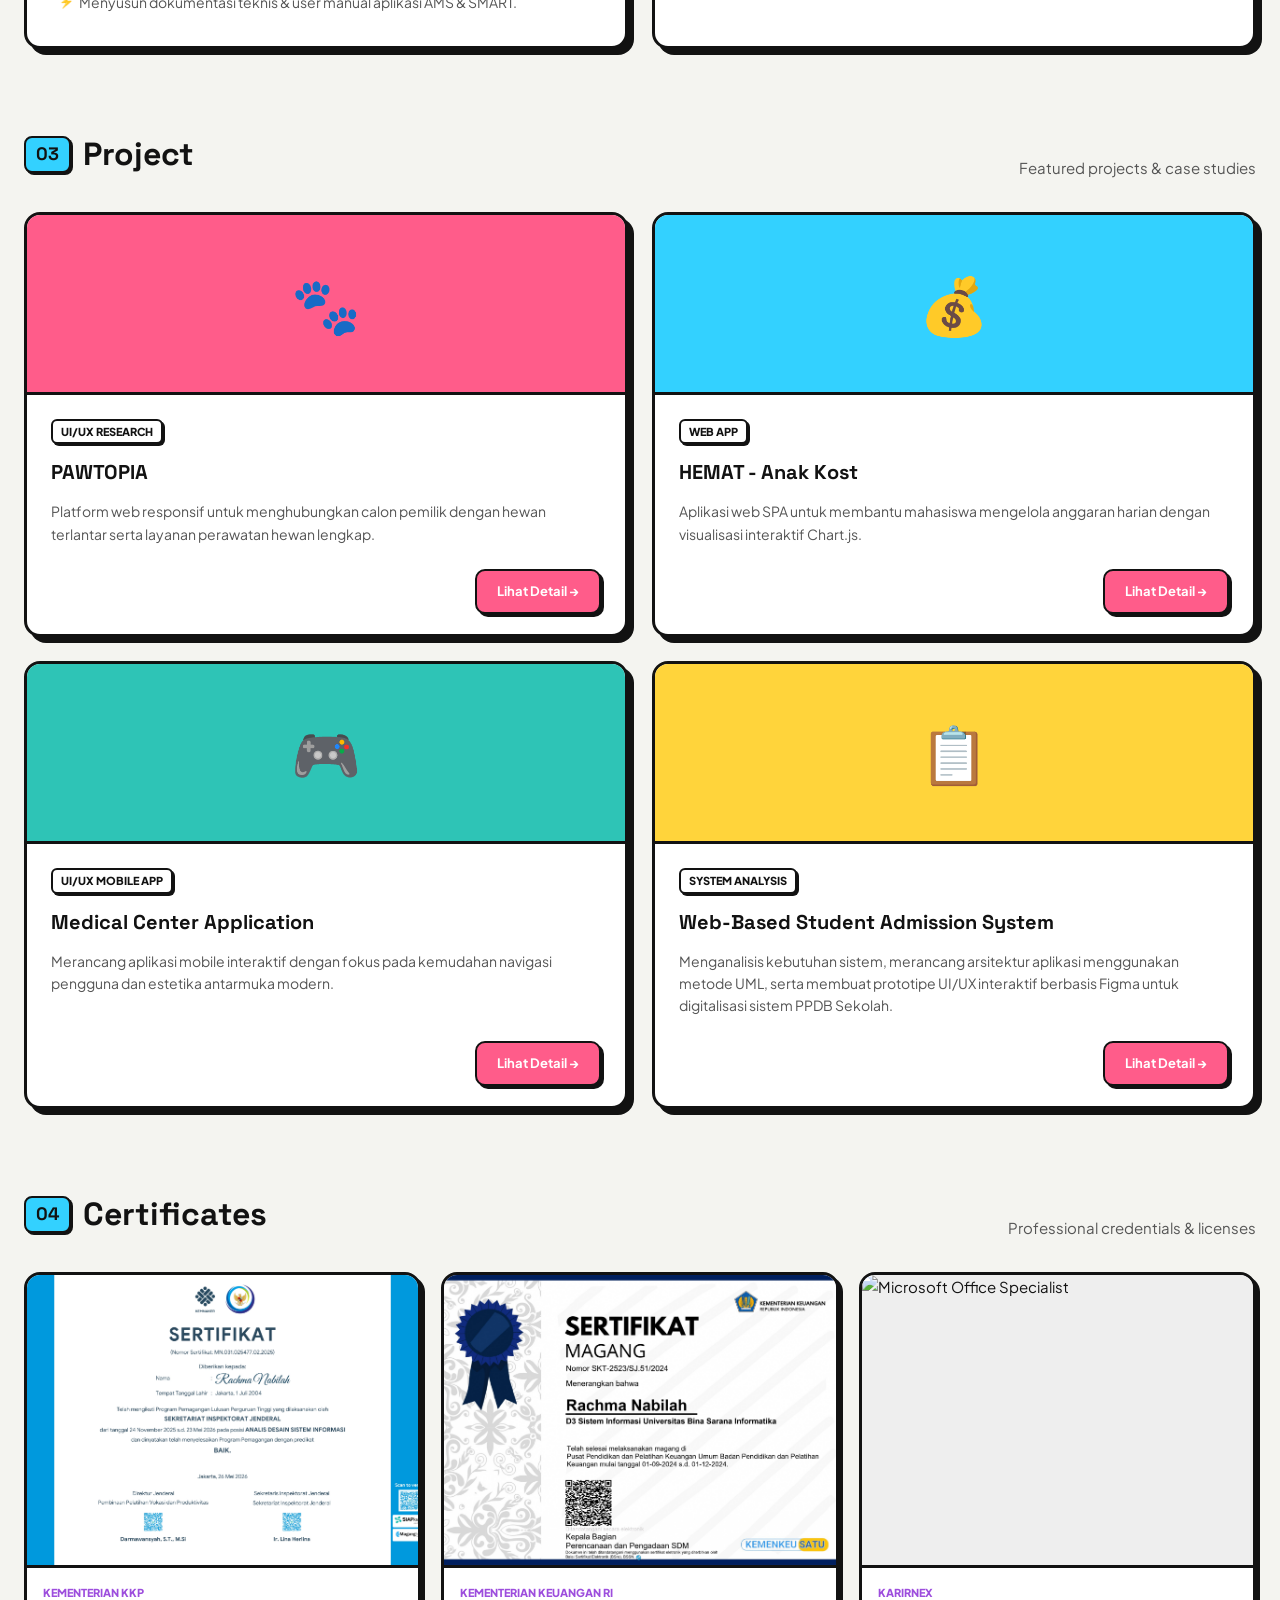
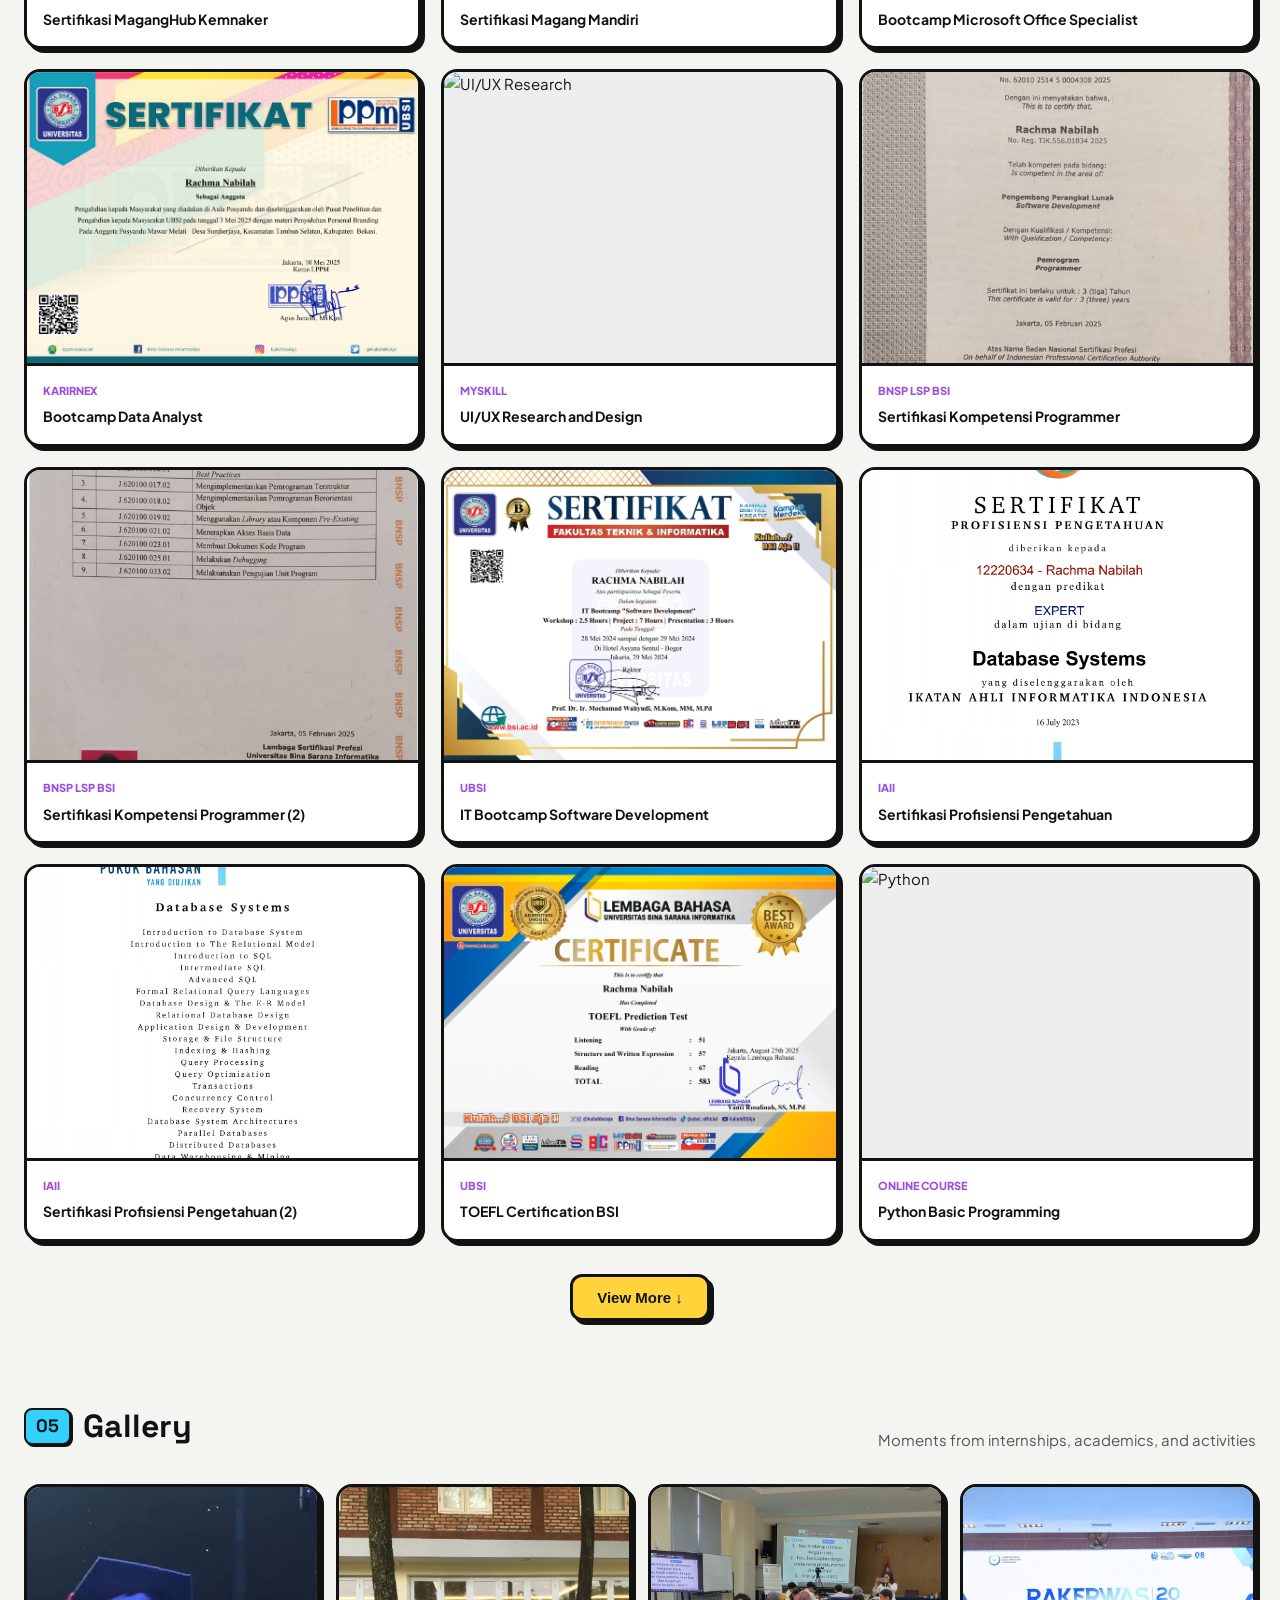
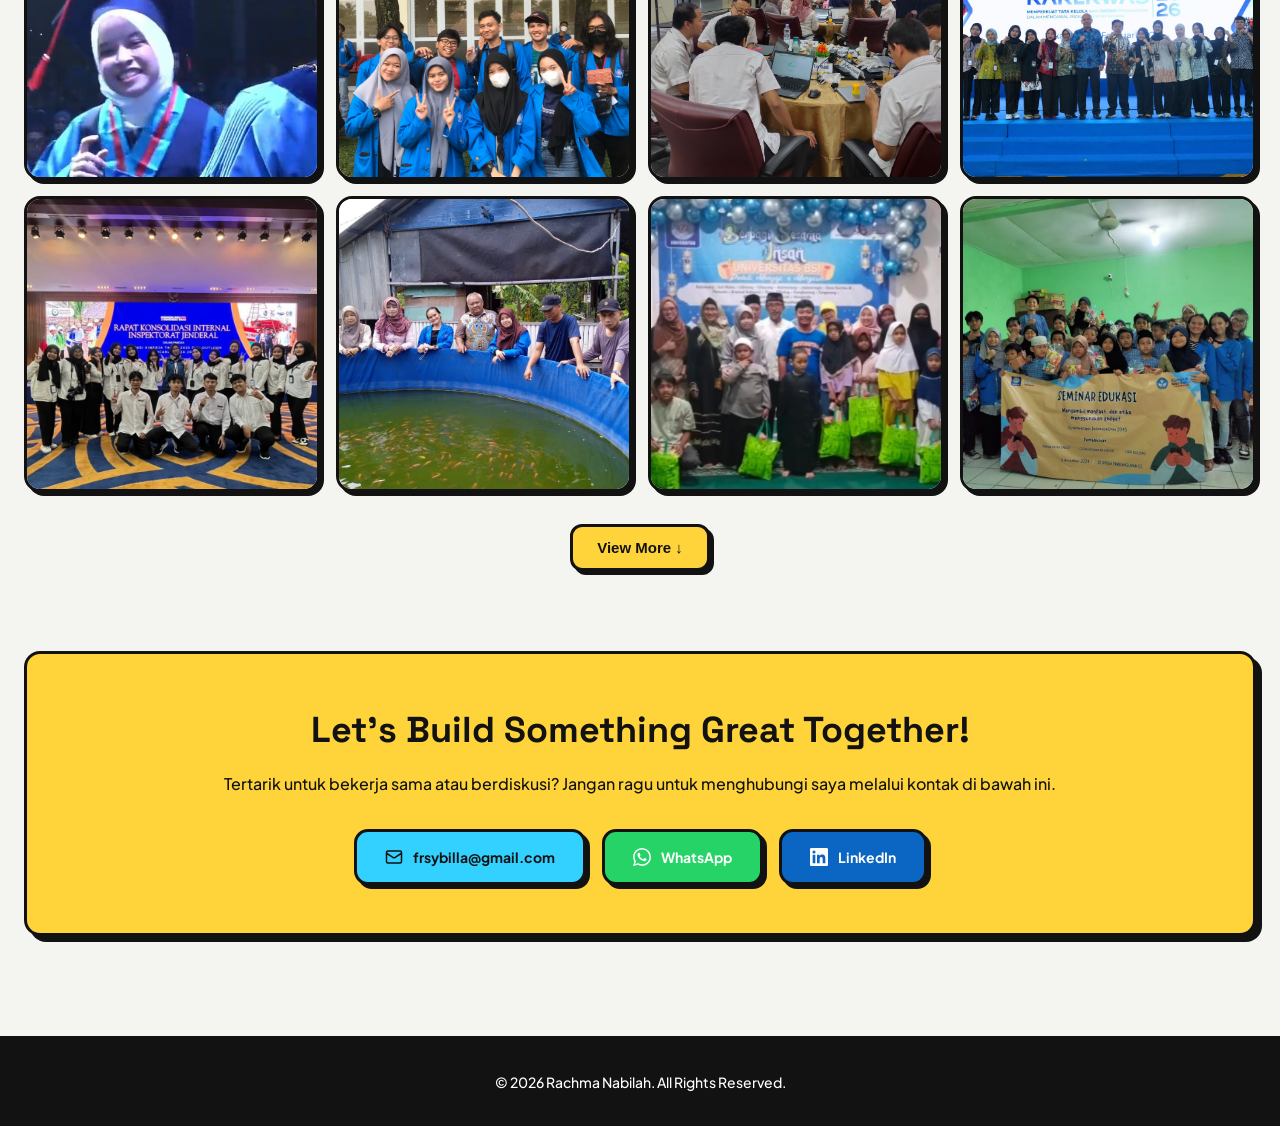
==== commit c54f78b9: "neww" ====
--- a/index.html
+++ b/index.html
@@ -36,7 +36,7 @@
       <!-- Card kanan - VIDEO -->
       <div class="bento-card hero-video-card">
         <video class="hero-video" autoplay muted loop playsinline>
-          <source src="video/haii.mp4" type="video/mp4">
+          <source src="Video/haii.mp4" type="video/mp4">
           Browser kamu tidak mendukung video.
         </video>
       </div>
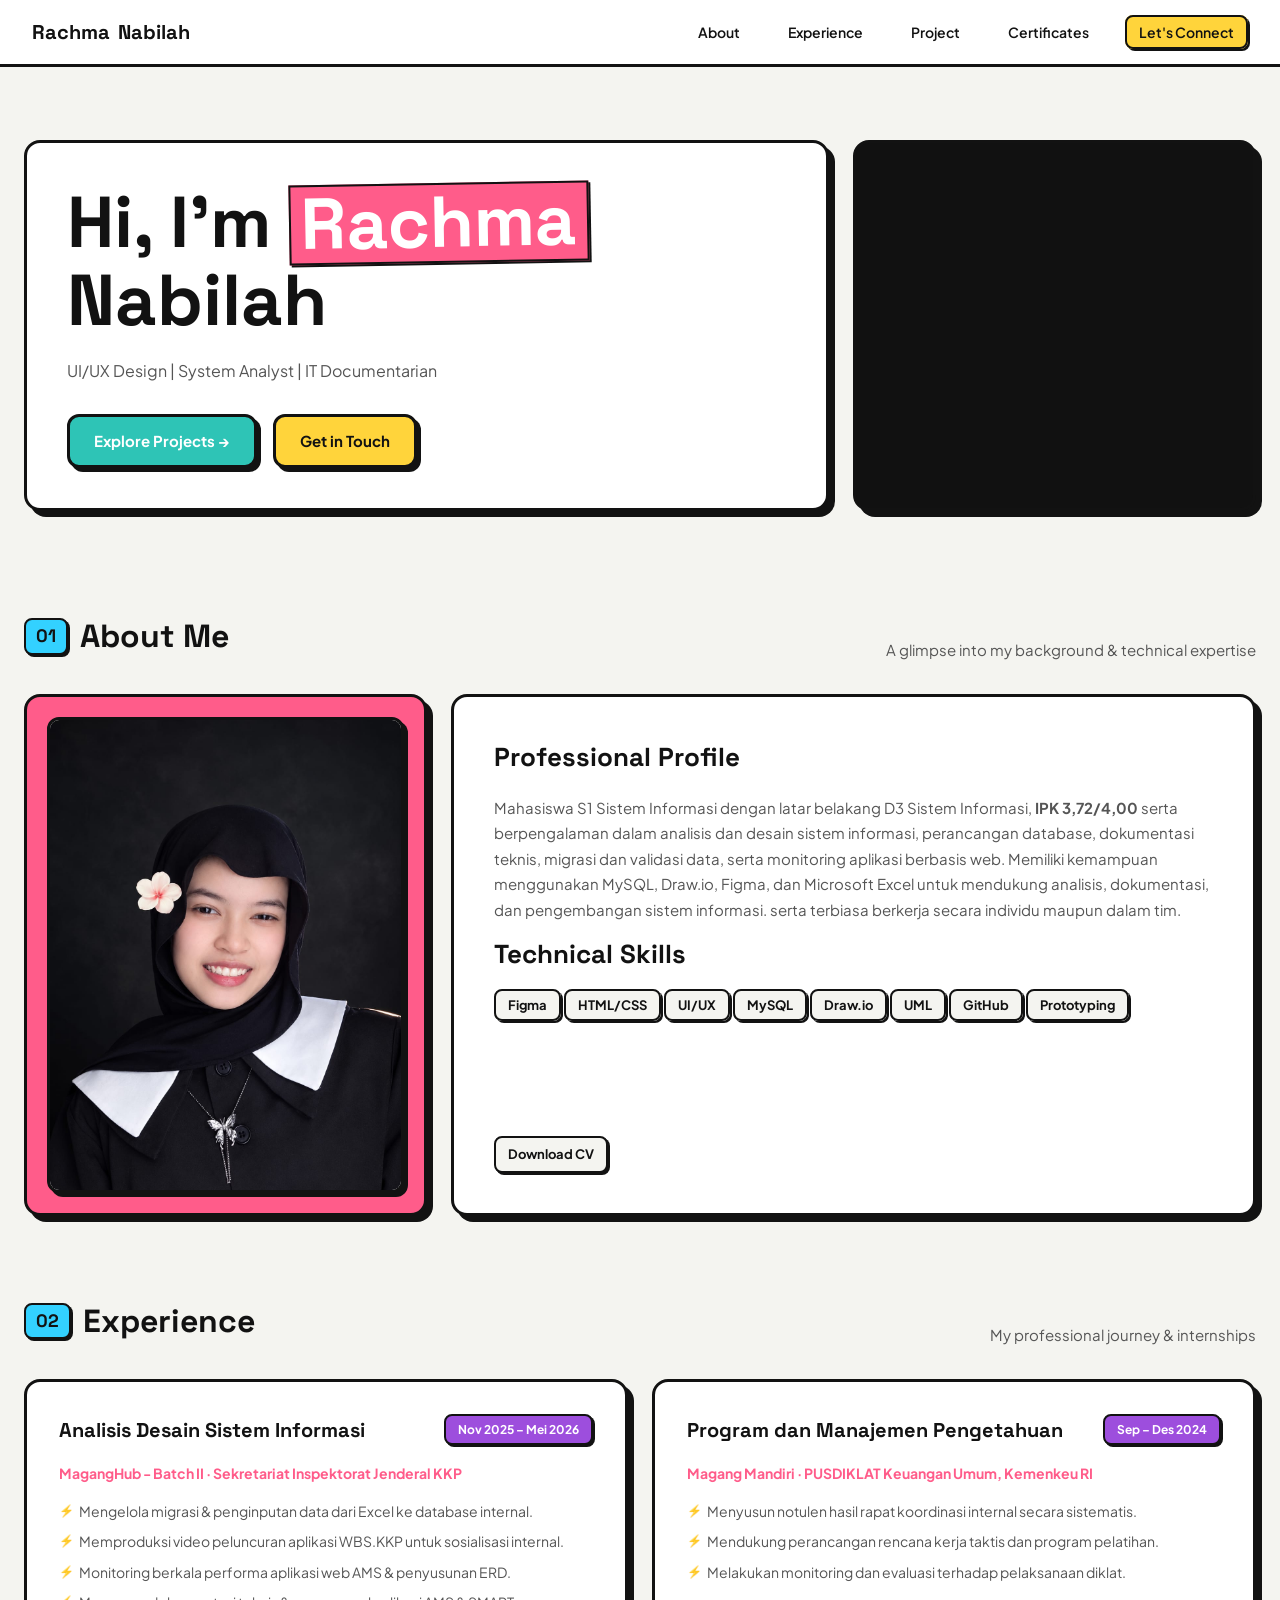
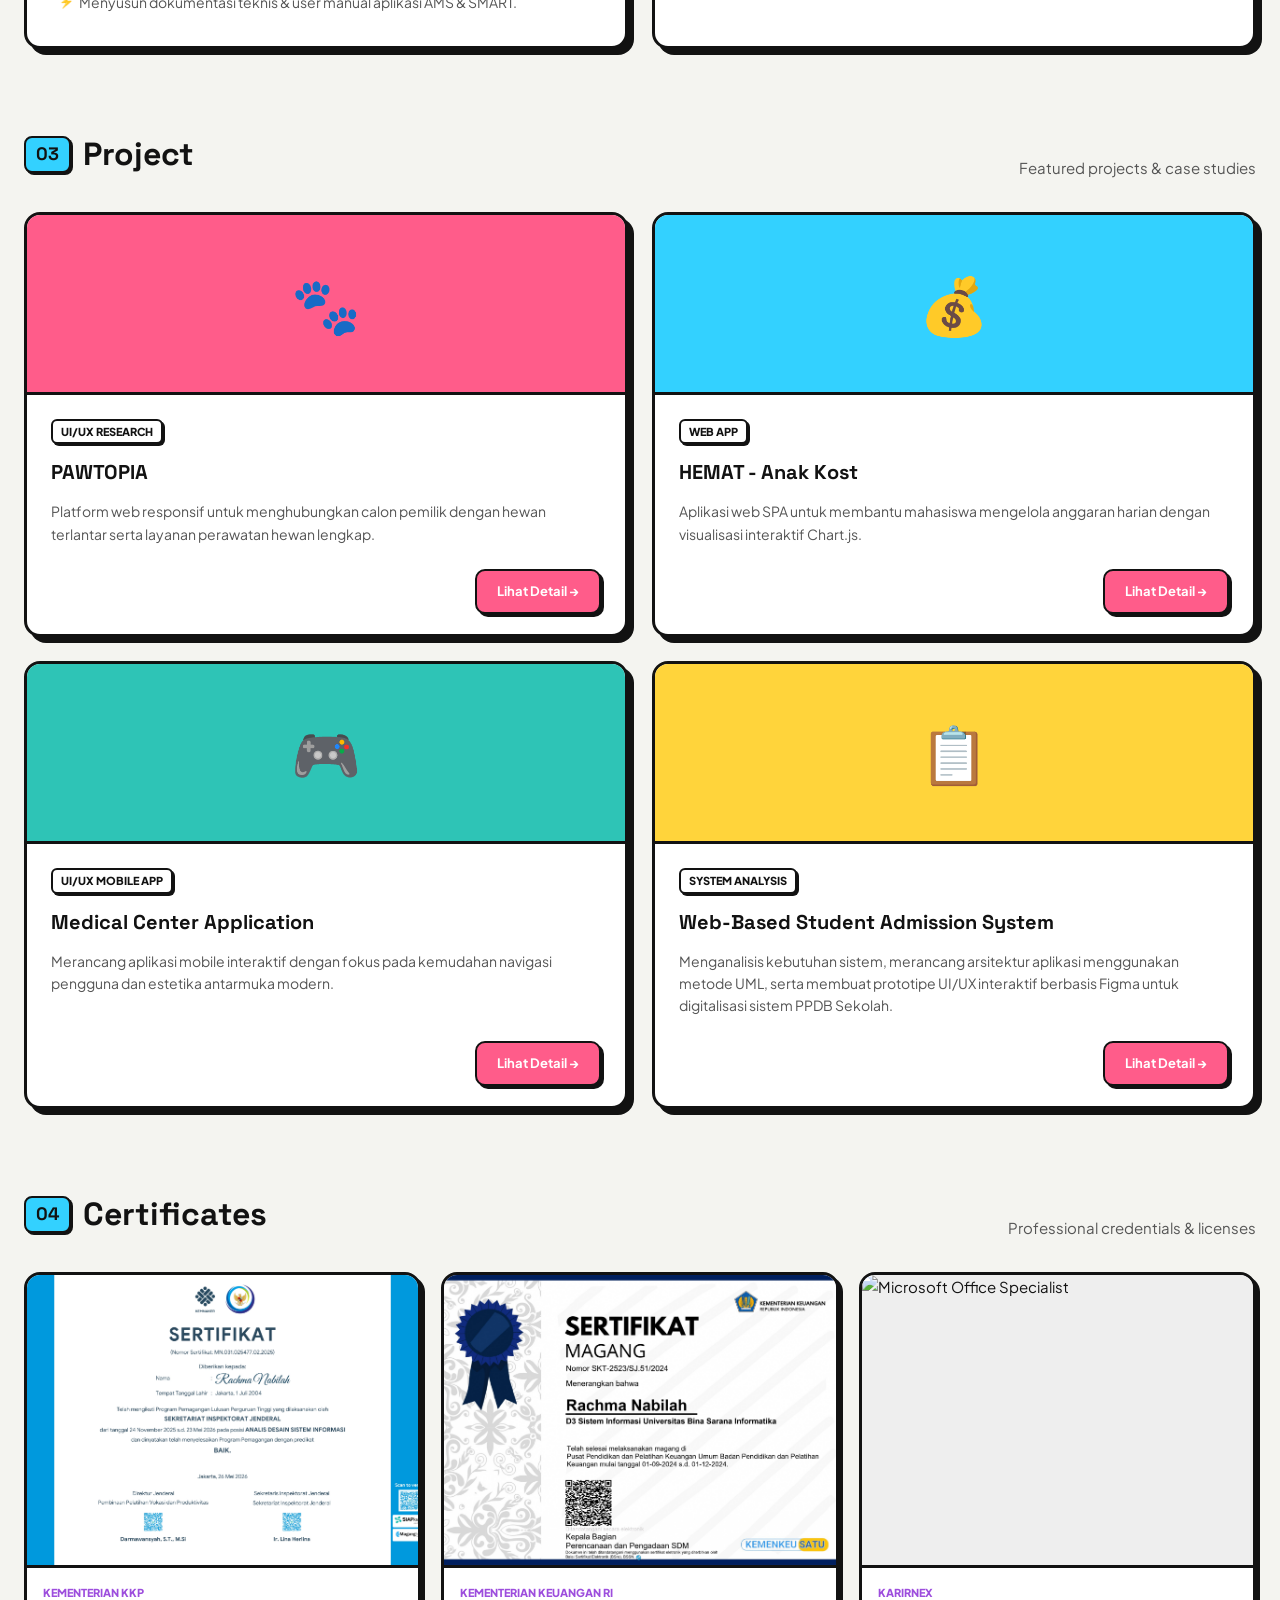
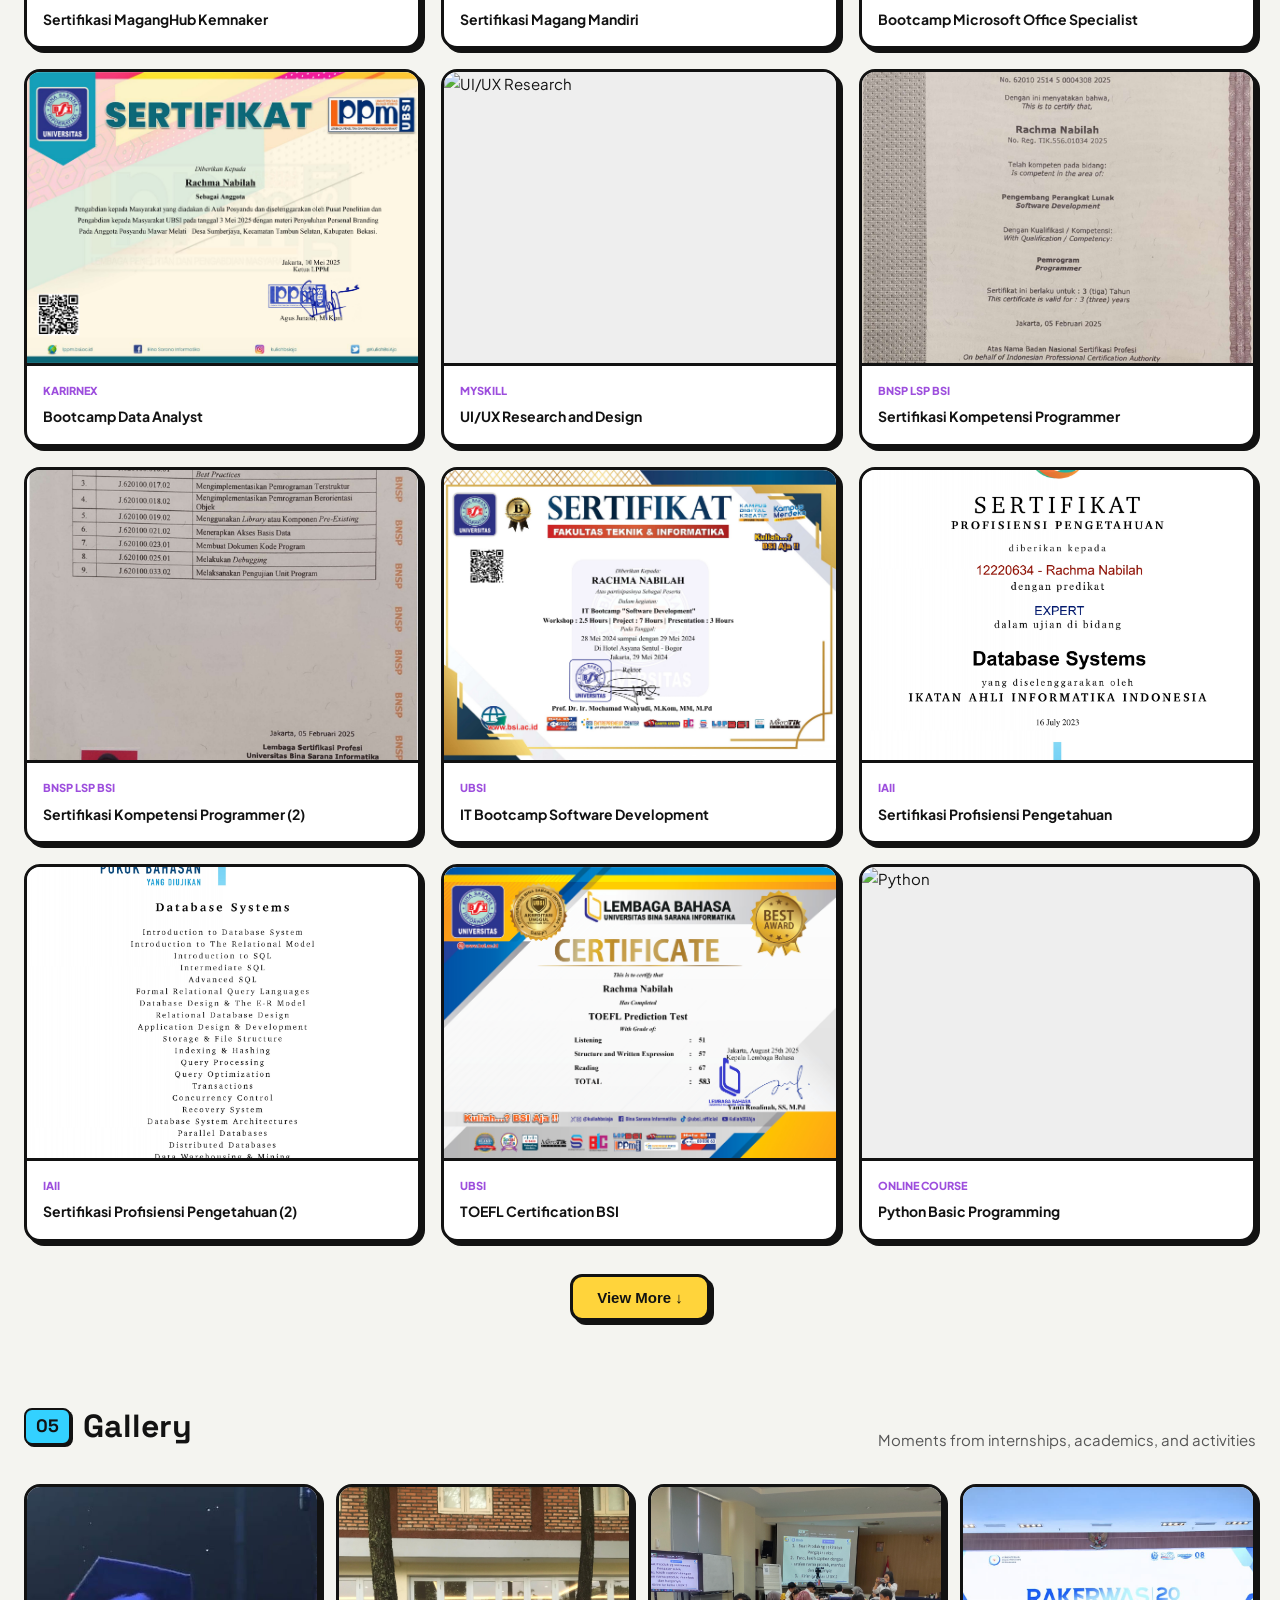
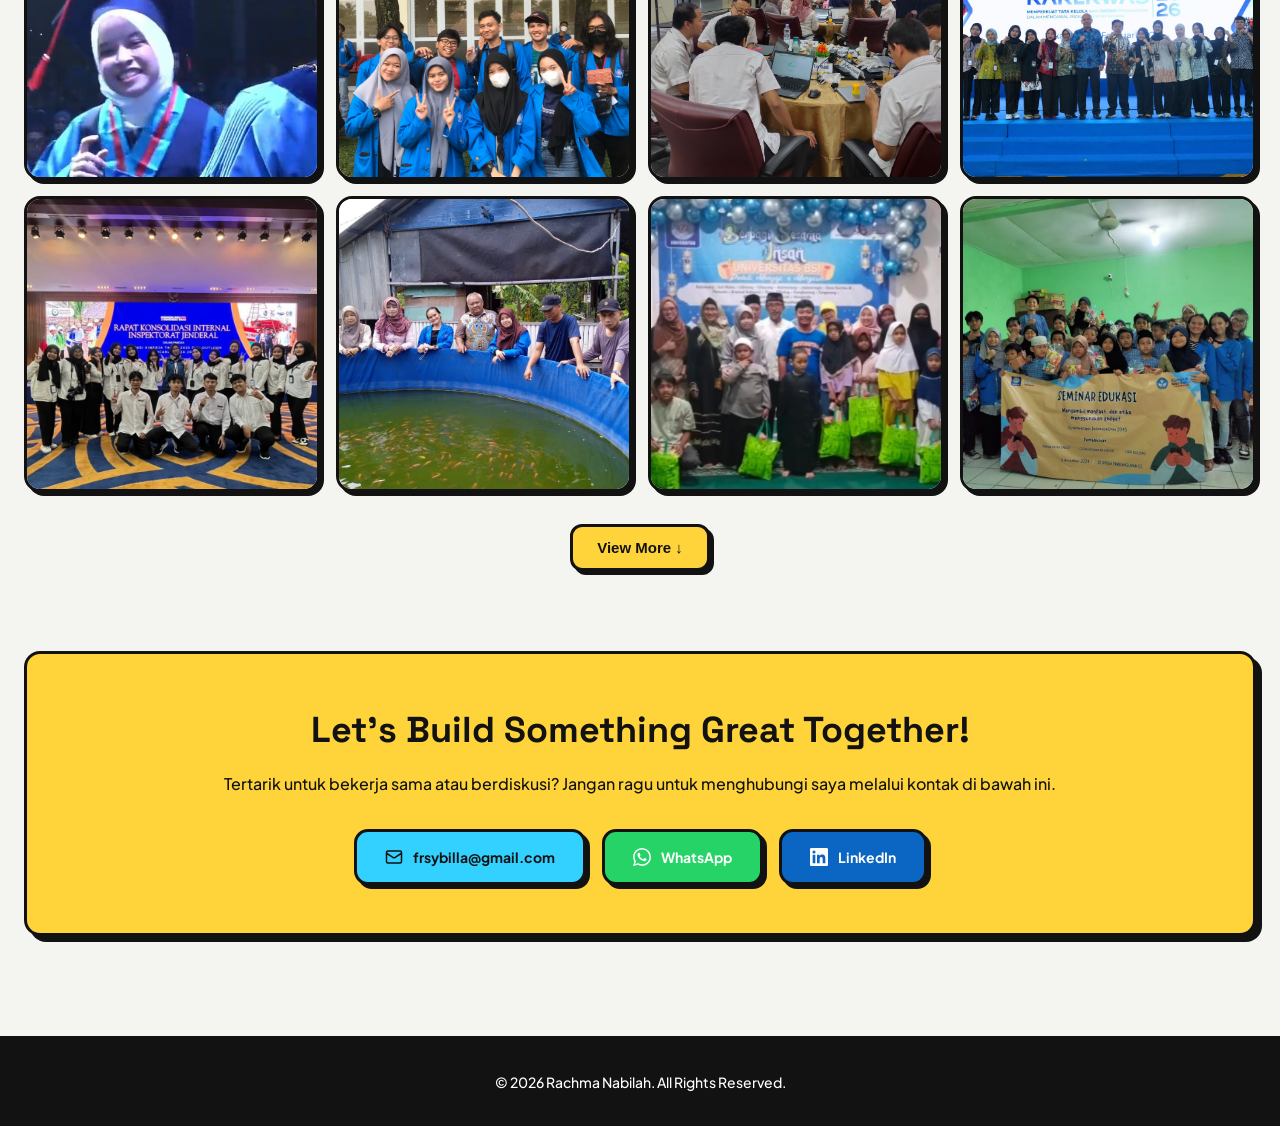
==== commit 8d5f1ecf: "new" ====
--- a/index.html
+++ b/index.html
@@ -64,9 +64,13 @@
             individu maupun dalam tim.</p>
           <h3>Technical Skills</h3>
           <span class="tech-badge">Figma</span>
-          <span class="tech-badge">Figma</span>
-          <span class="tech-badge">Figma</span>
-          <span class="tech-badge">Figma</span>
+          <span class="tech-badge">HTML/CSS</span>
+          <span class="tech-badge">UI/UX</span>
+          <span class="tech-badge">MySQL</span>
+          <span class="tech-badge">Draw.io</span>
+          <span class="tech-badge">UML</span>
+          <span class="tech-badge">GitHub</span>
+          <span class="tech-badge">Prototyping</span>
         </div>
         <div class="tech-stack-badges">
           <span class="tech-badge">Download CV</span>
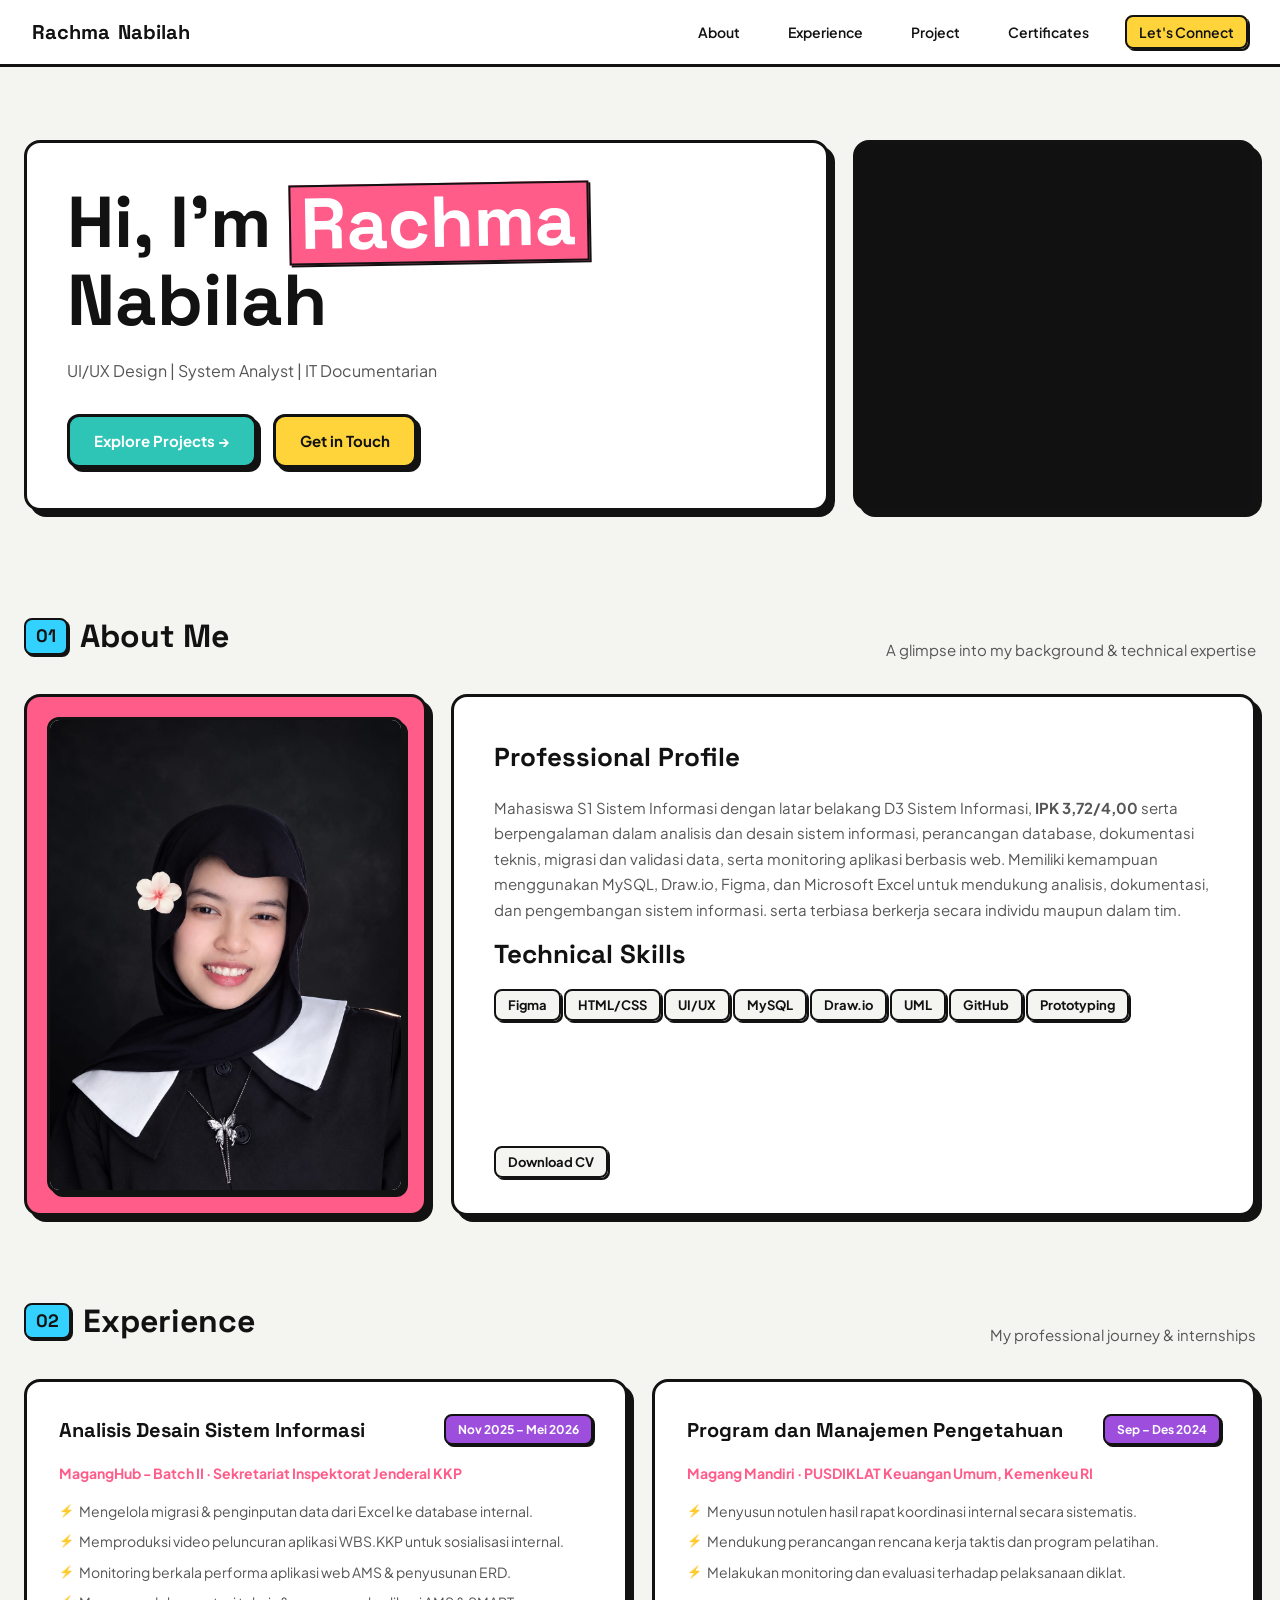
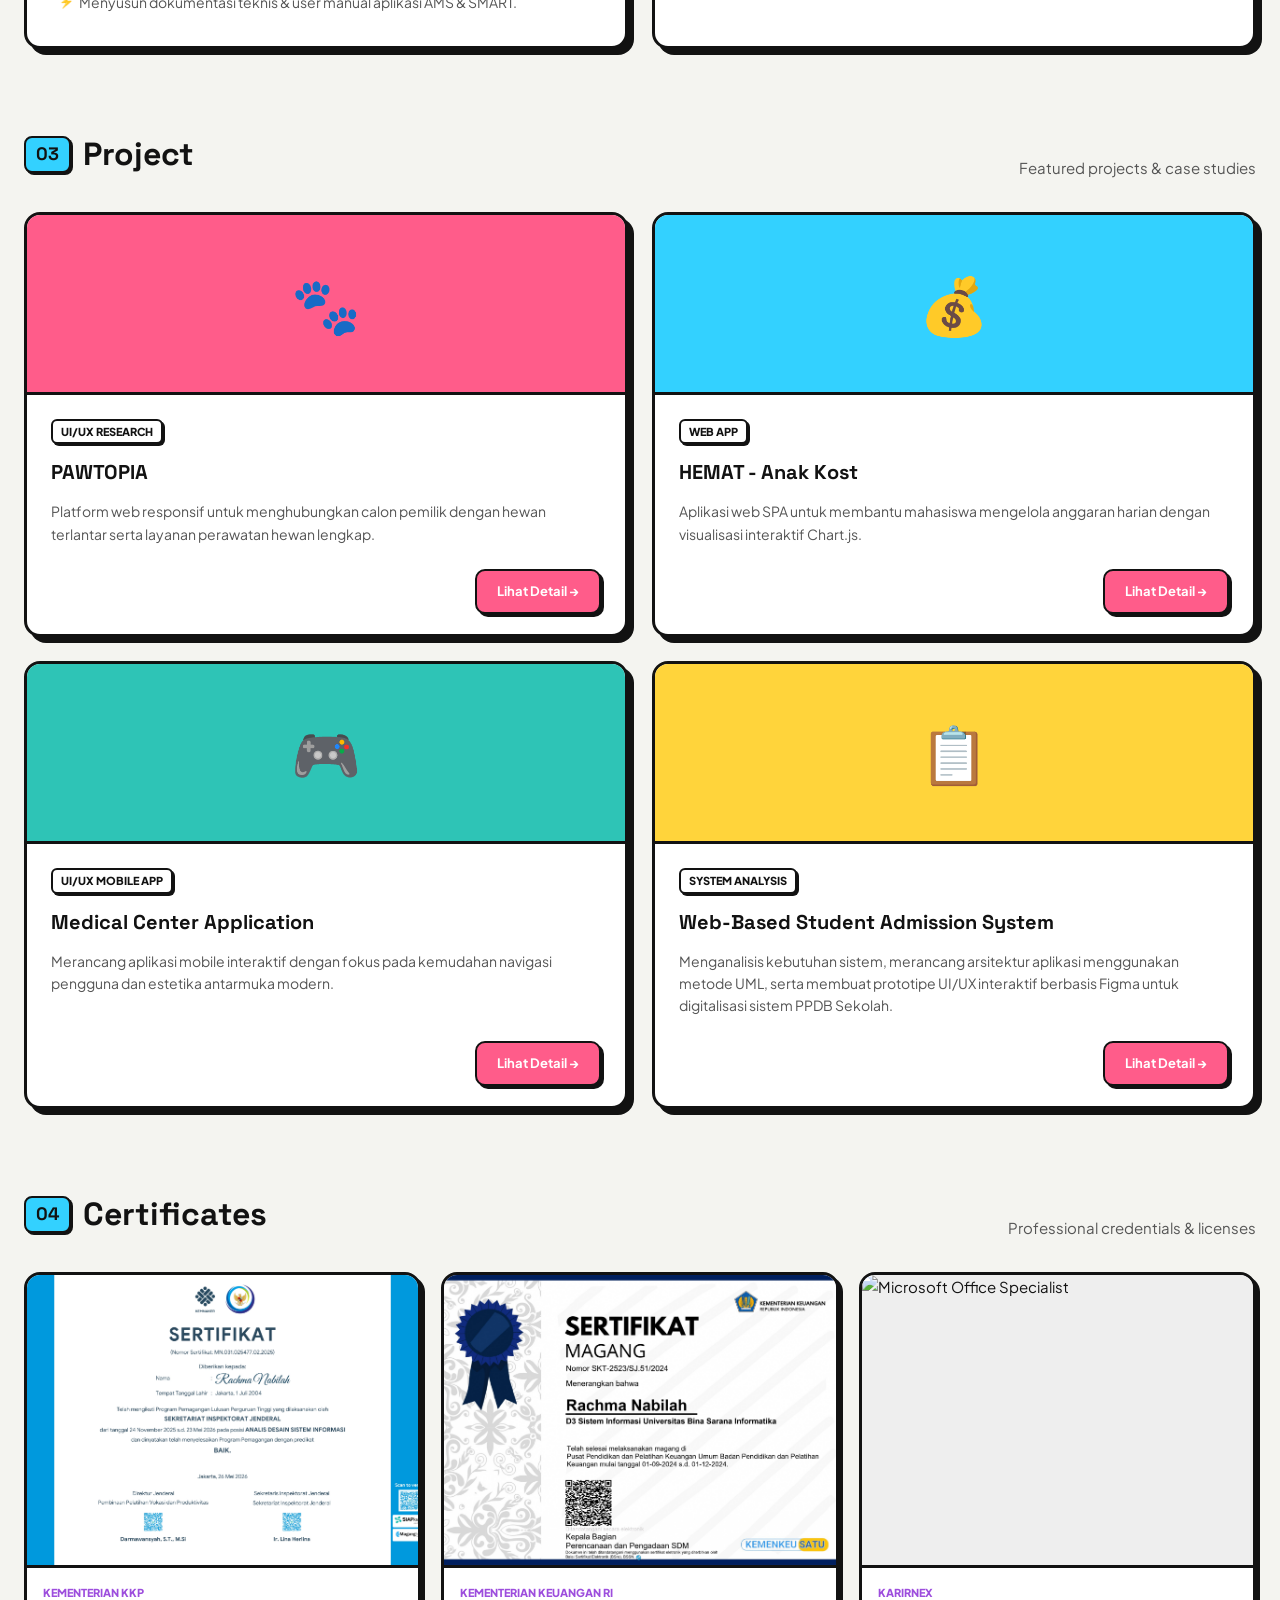
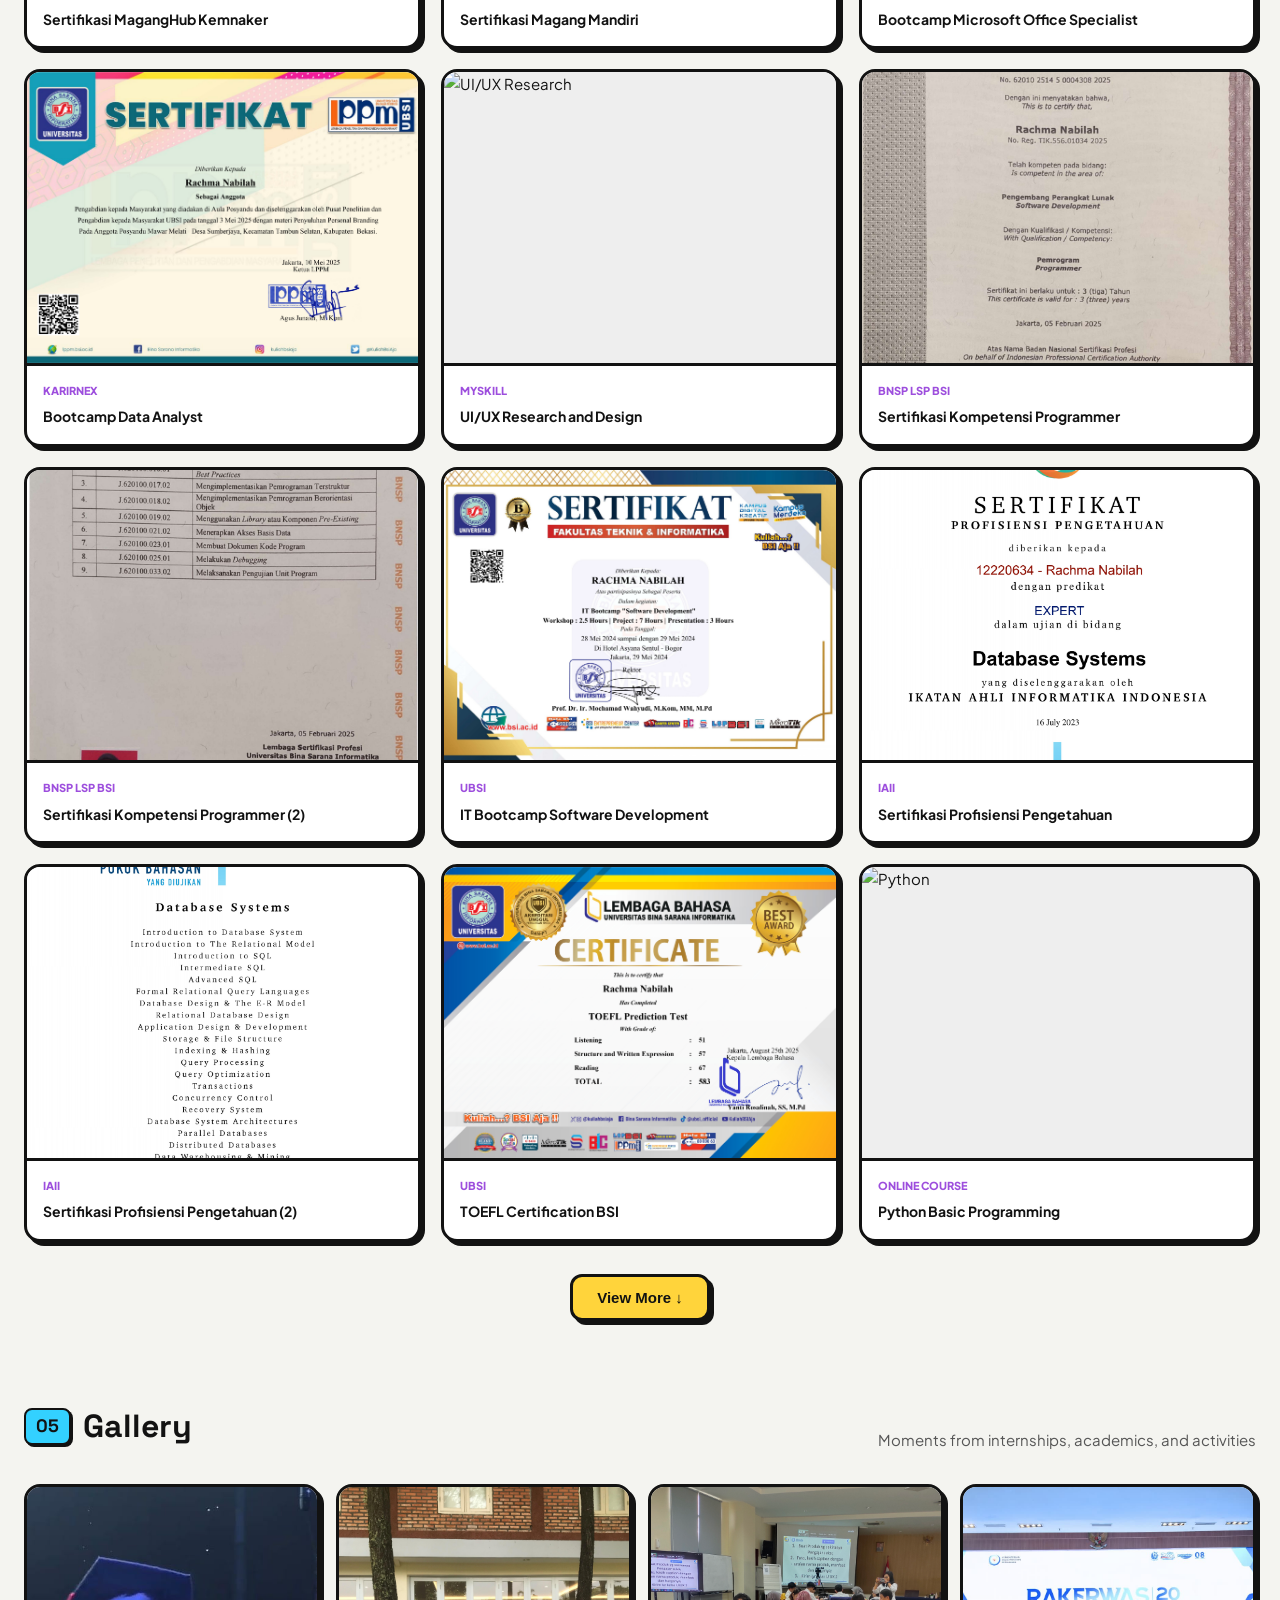
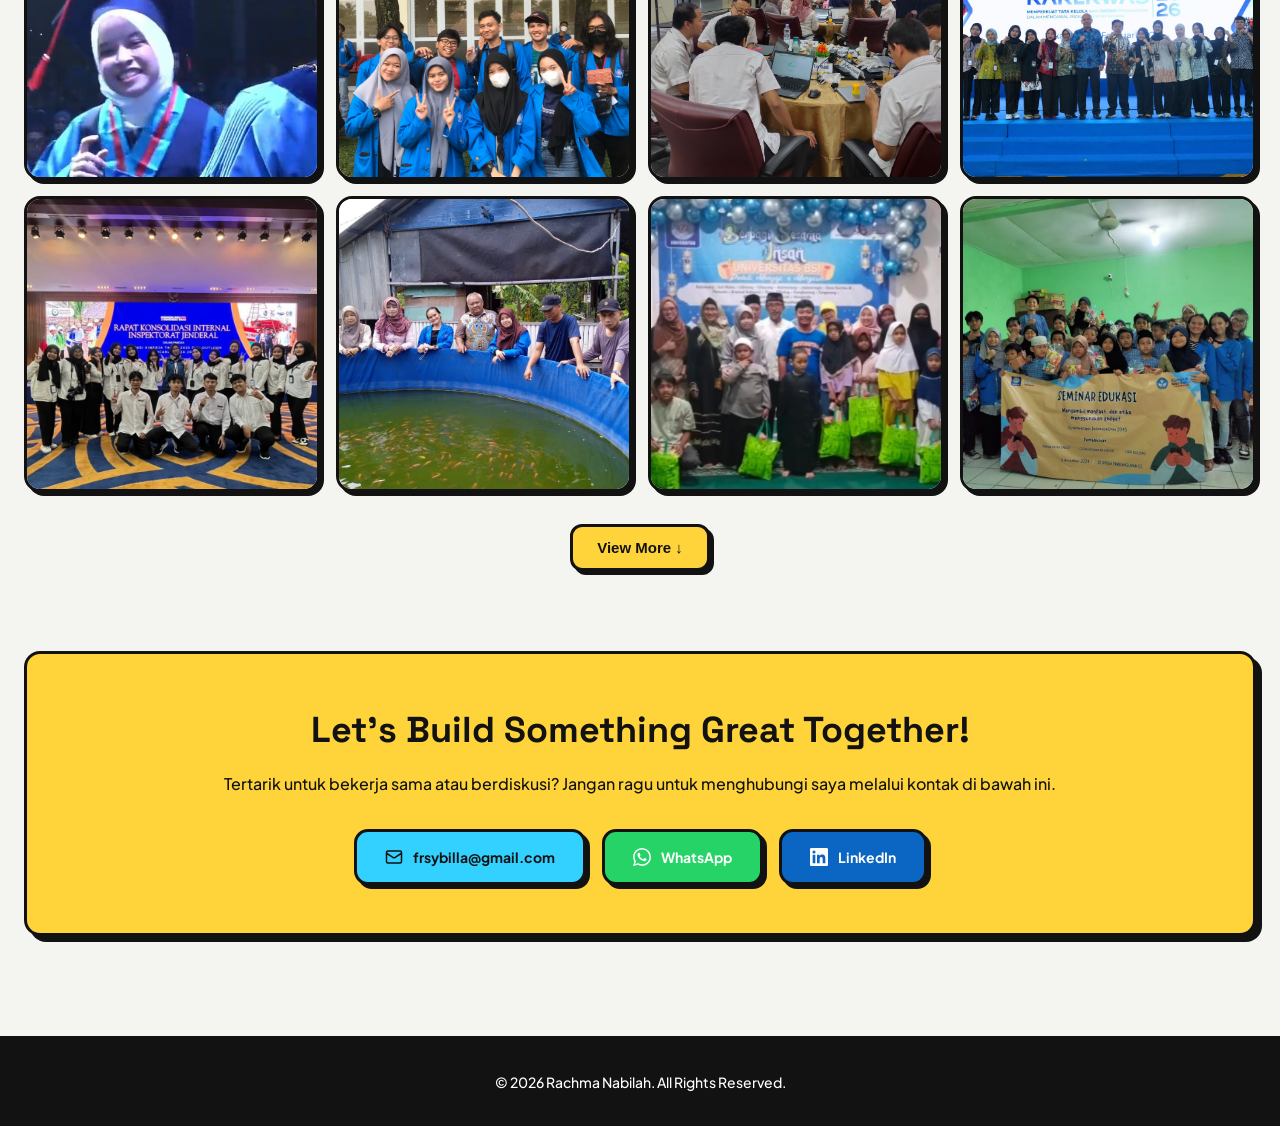
==== commit d372ce19: "neww" ====
--- a/index.html
+++ b/index.html
@@ -73,7 +73,9 @@
           <span class="tech-badge">Prototyping</span>
         </div>
         <div class="tech-stack-badges">
-          <span class="tech-badge">Download CV</span>
+          <a href="CV/CV-Rachma Nabilah.pdf" class="tech-badge" download>
+            Download CV
+          </a>
         </div>
       </div>
     </div>
--- a/css/portfolio.css
+++ b/css/portfolio.css
@@ -231,7 +231,12 @@
       color: var(--text-muted); font-size: 15px; line-height: 1.7; margin-bottom: 12px;
     }
     .tech-stack-badges {
-      display: flex; flex-wrap: wrap; gap: 8px; margin-top: 16px;
+      display: inline-block;
+      cursor: pointer;
+      text-decoration: none;
+      flex-wrap: wrap;
+      gap: 8px;
+      margin-top: 16px;
     }
     .tech-badge {
       background: var(--bg-color);
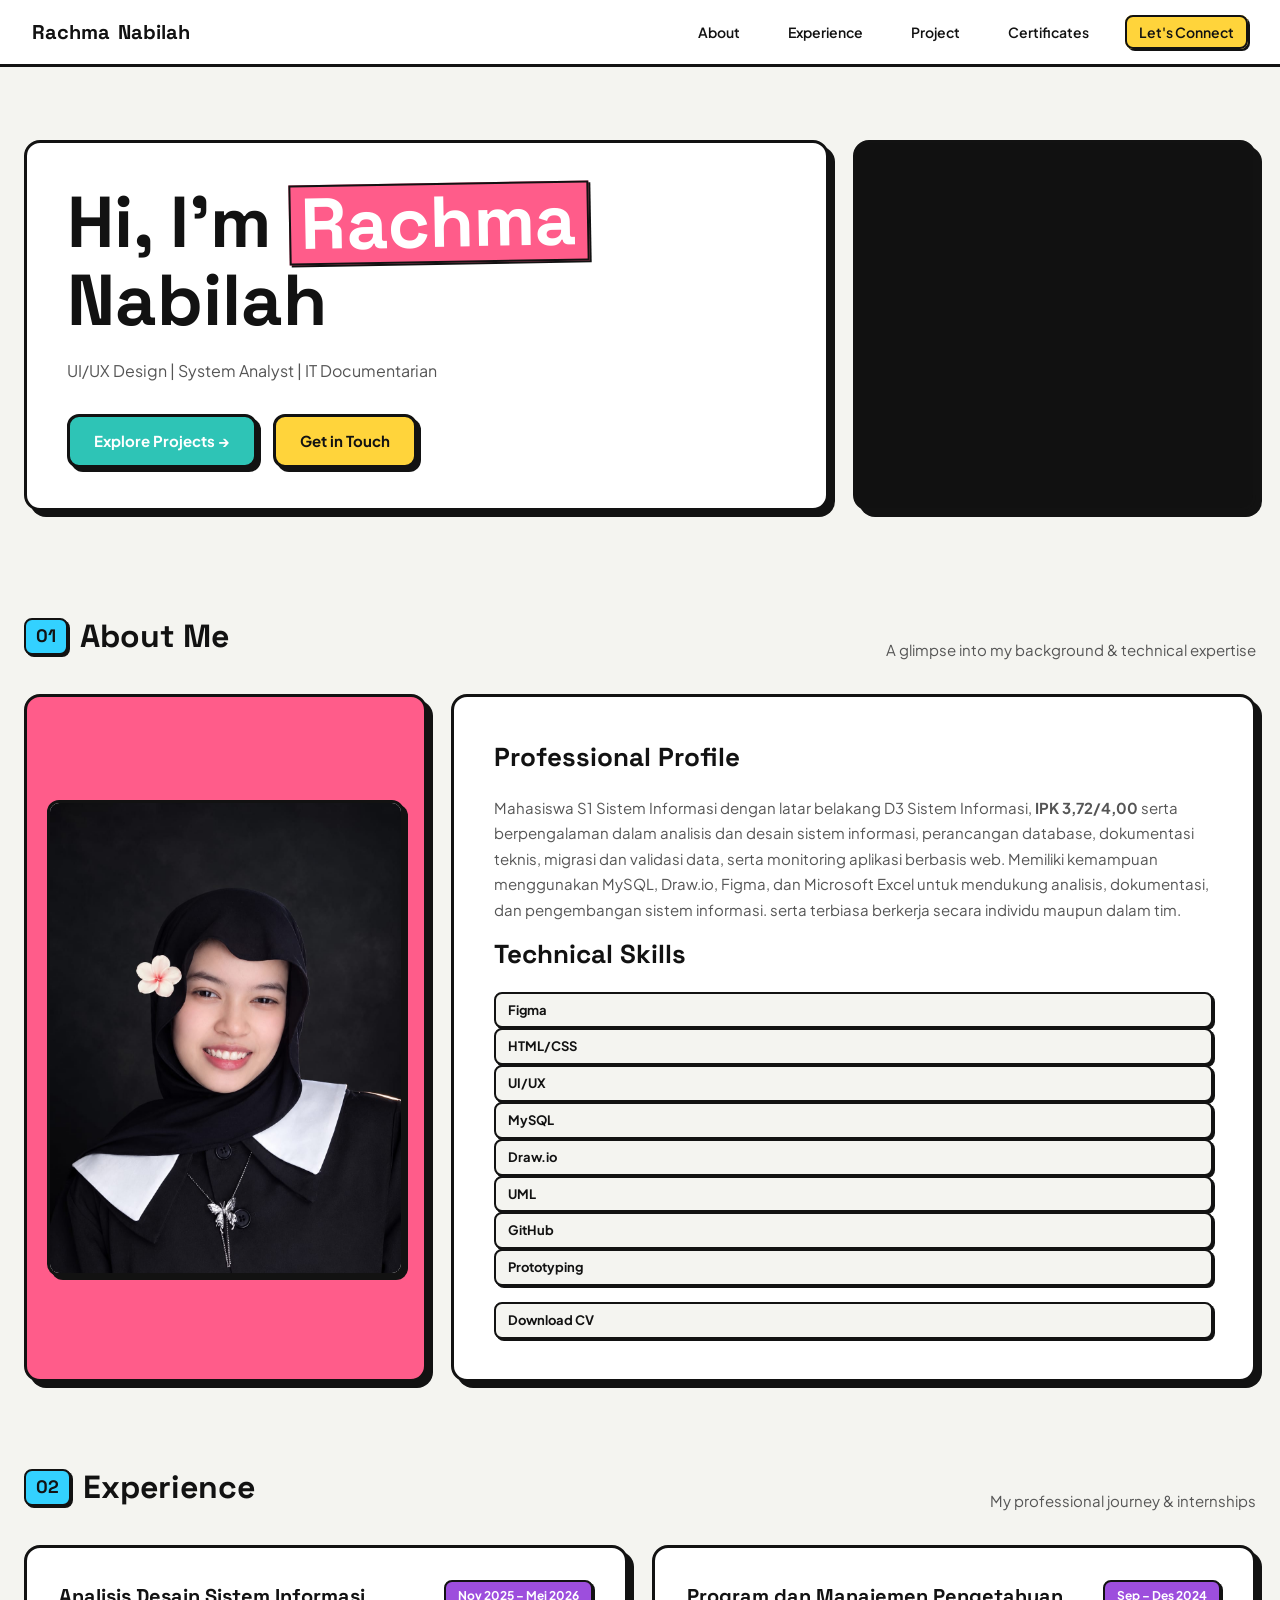
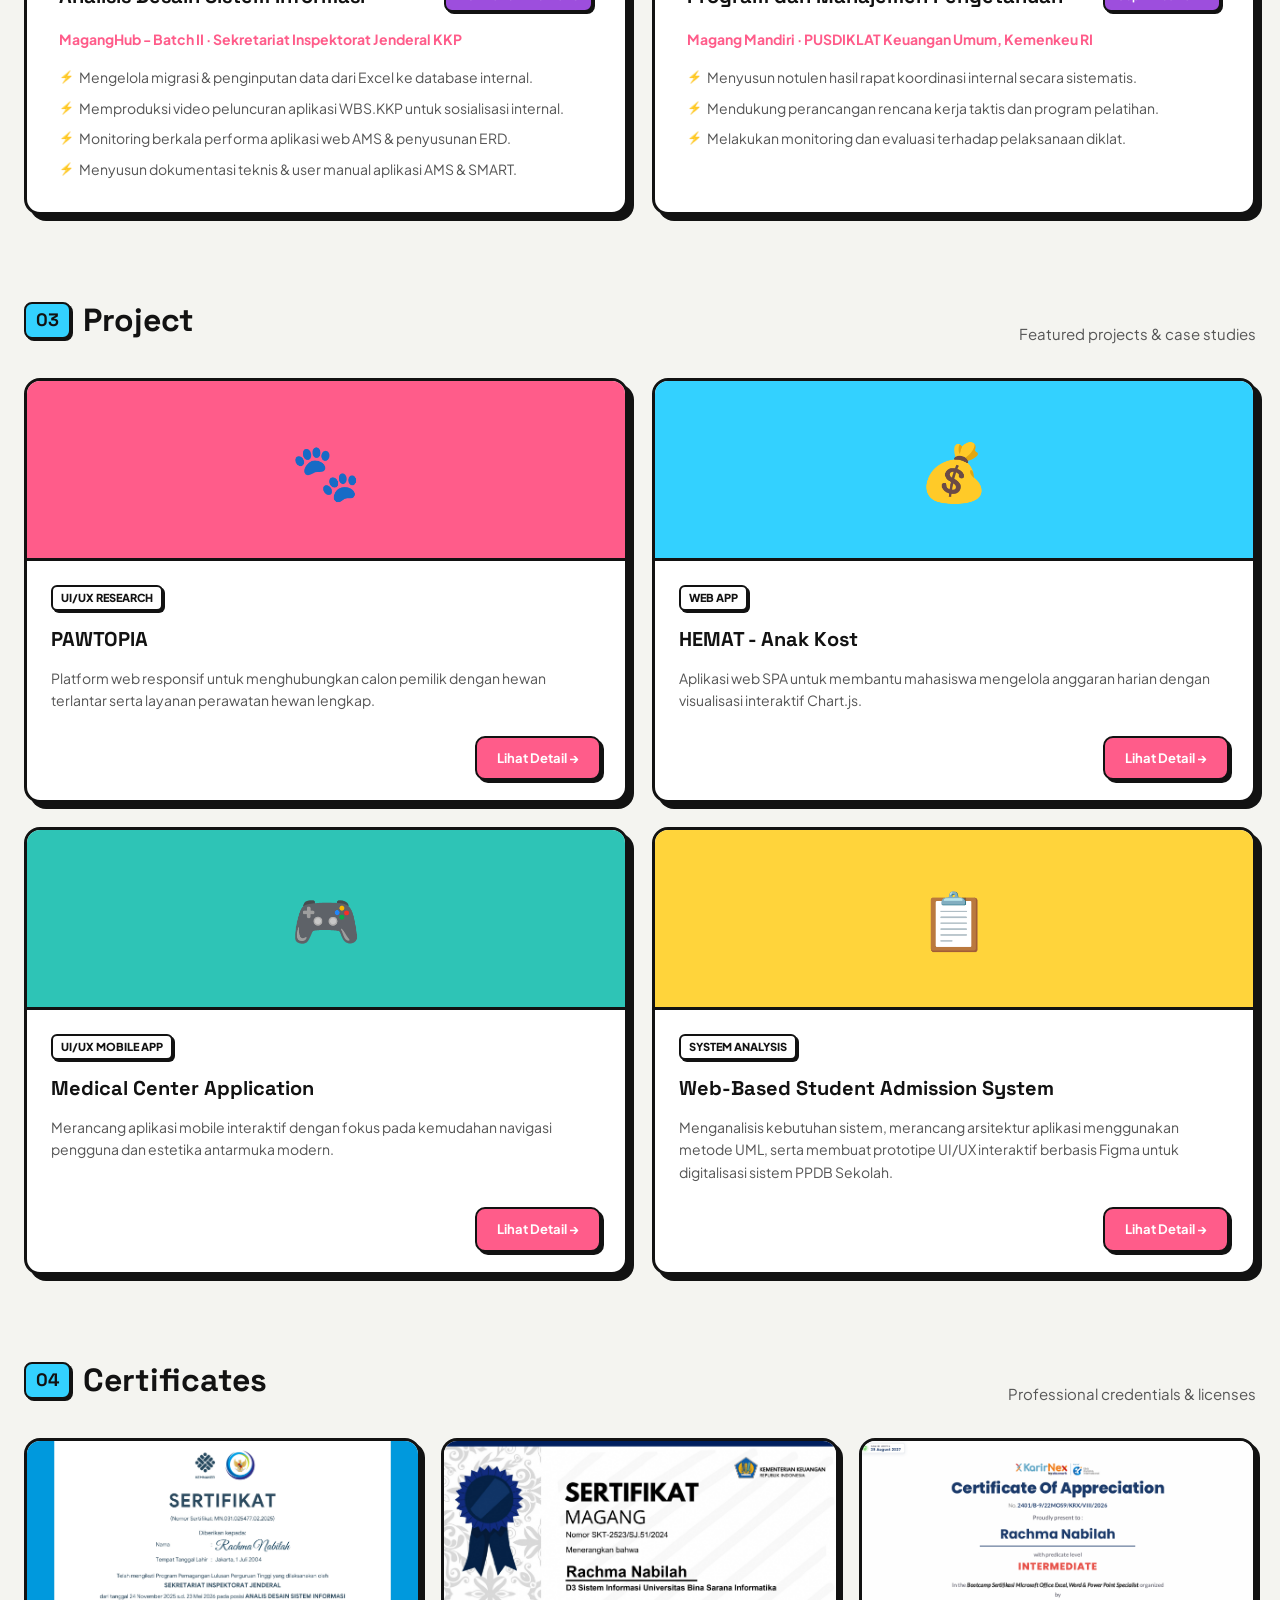
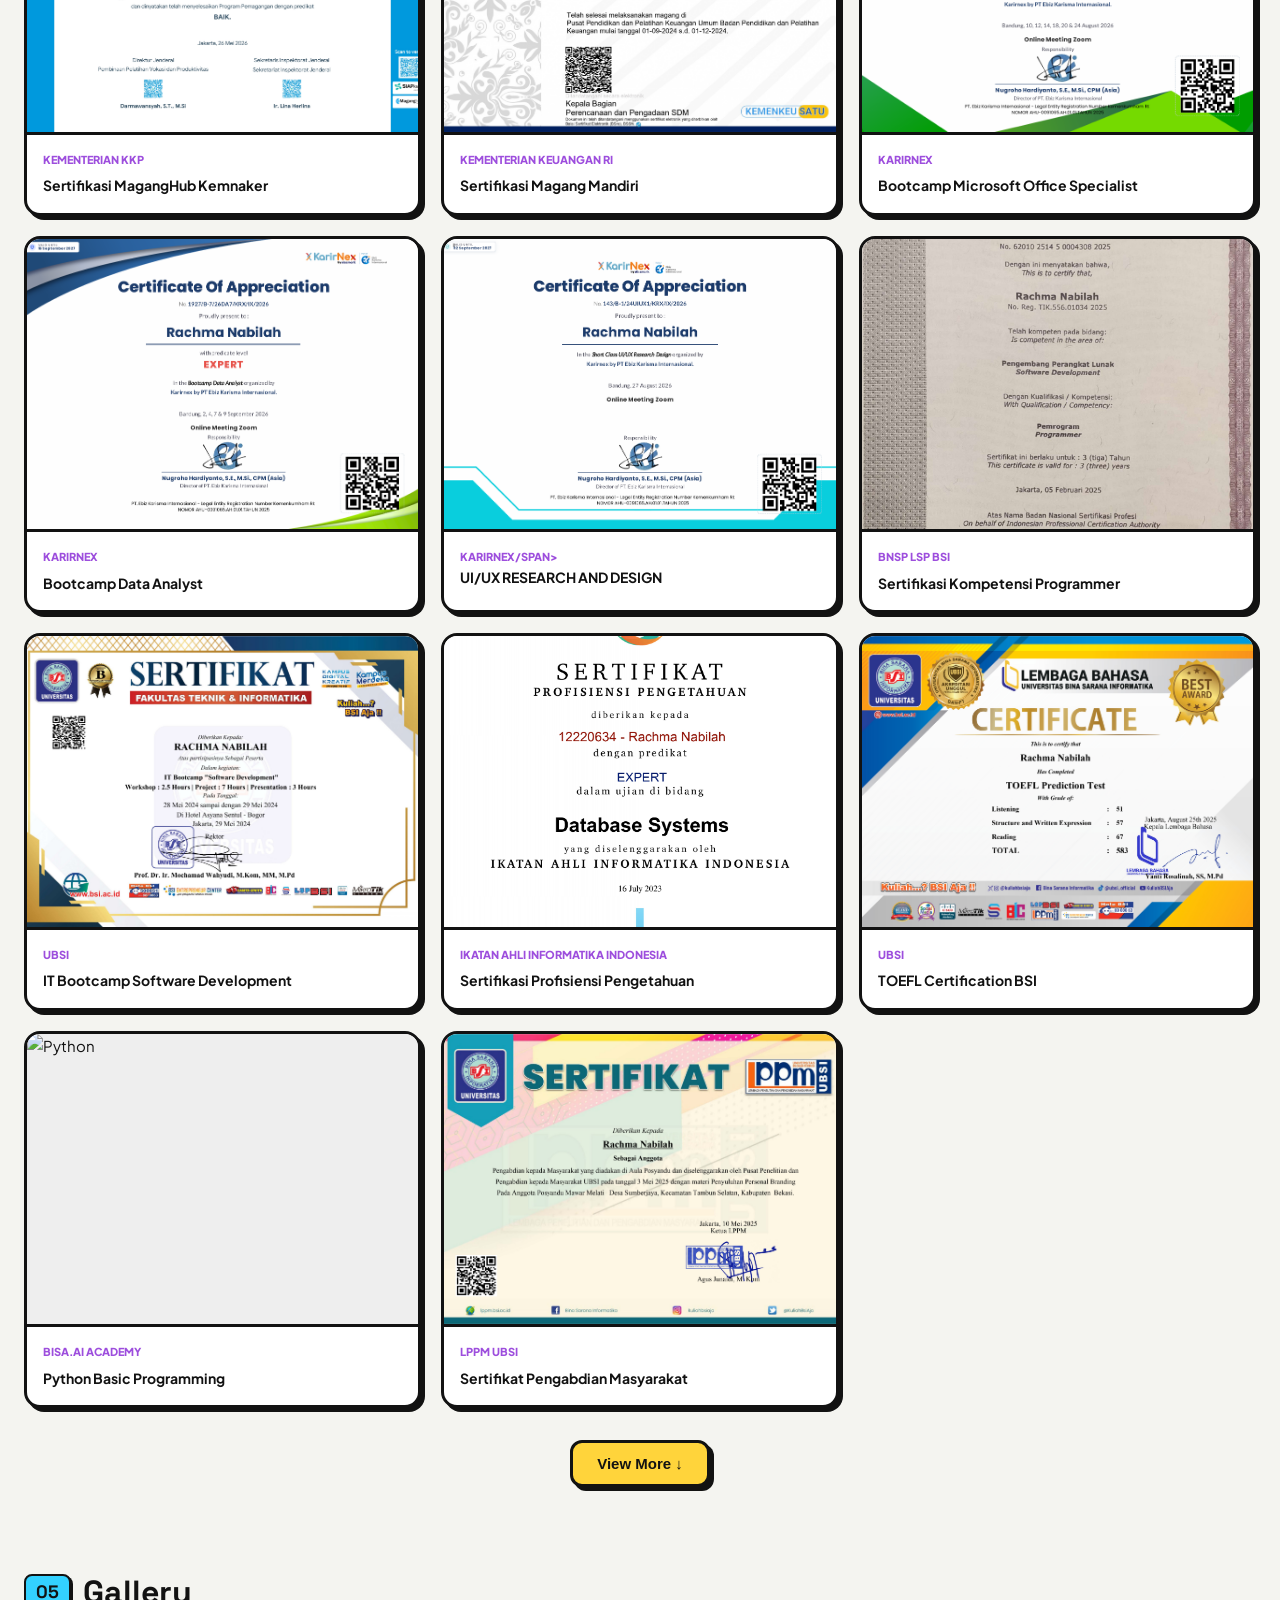
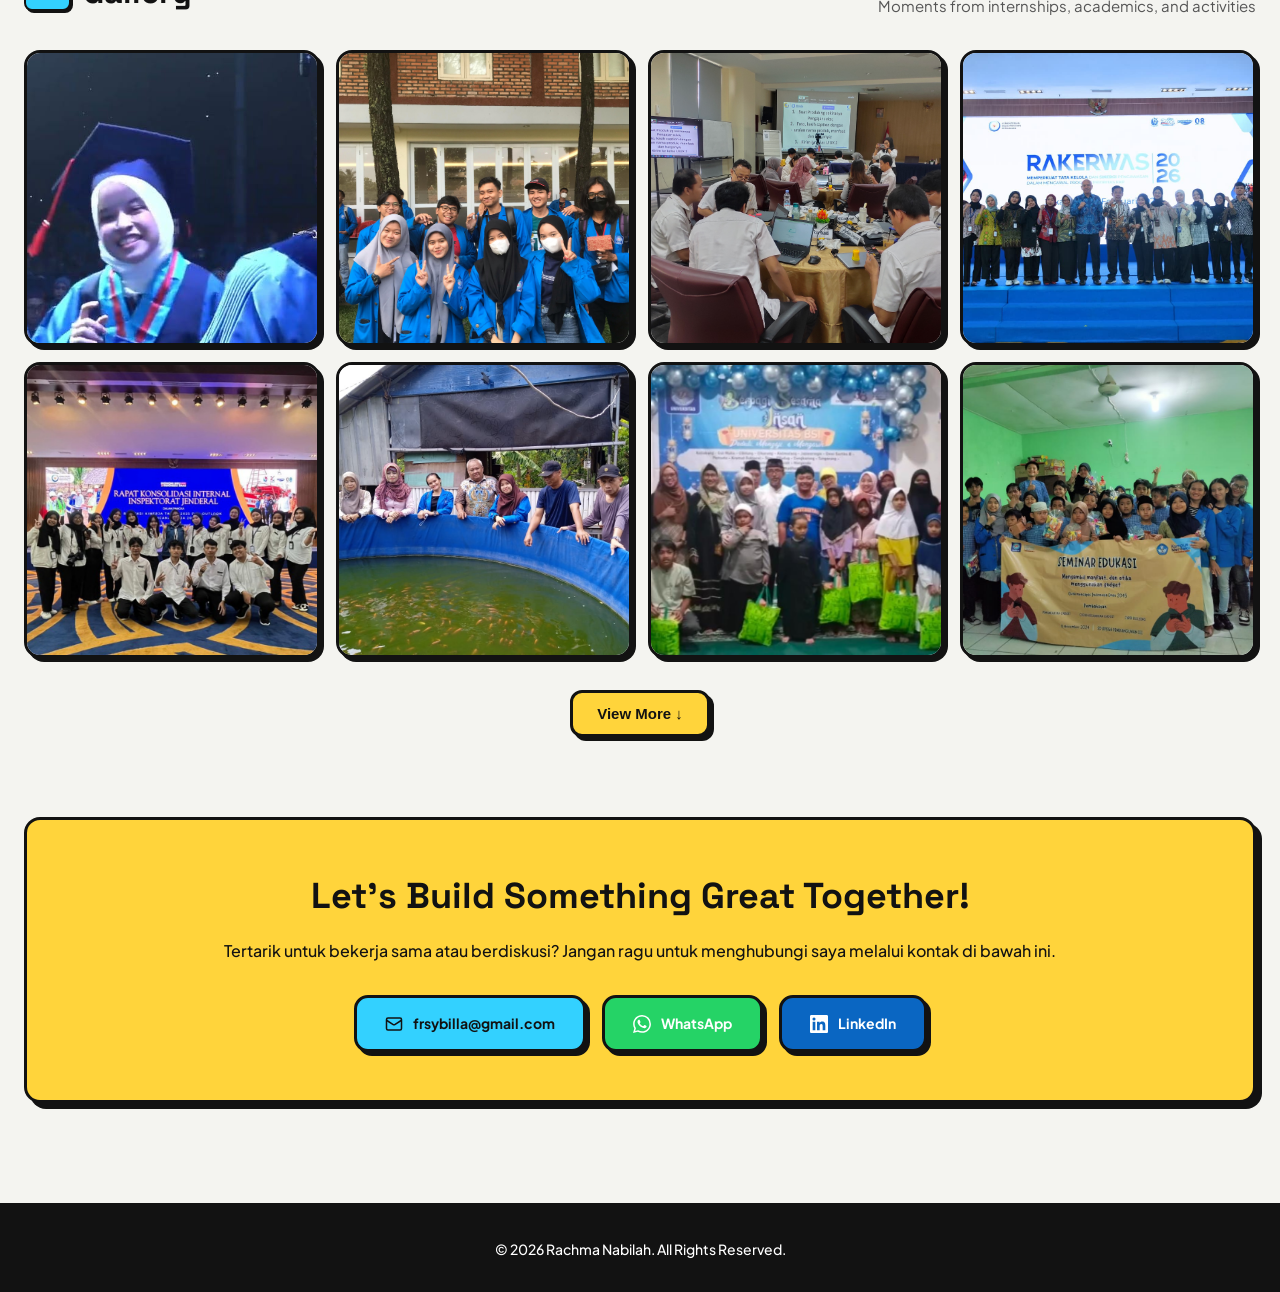
==== commit 046c278b: "new" ====
--- a/index.html
+++ b/index.html
@@ -183,36 +183,28 @@
         <div class="cert-info"><span class="cert-org">Kementerian Keuangan RI</span><p class="cert-title">Sertifikasi Magang Mandiri</p></div>
       </div>
       <div class="cert-card">
-        <div class="cert-img-wrap"><img src="Sertifikat/basic-excel.png" alt="Microsoft Office Specialist" /></div>
+        <div class="cert-img-wrap"><img src="Sertifikat/Sertif_Ms.Office.png" alt="Microsoft Office Specialist" /></div>
         <div class="cert-info"><span class="cert-org">KarirNex</span><p class="cert-title">Bootcamp Microsoft Office Specialist</p></div>
       </div>
       <div class="cert-card">
-        <div class="cert-img-wrap"><img src="Sertifikat/Sertif_PM.jpg" alt="Data Analyst" /></div>
+        <div class="cert-img-wrap"><img src="Sertifikat/Sertif_data-analyst.png" alt="Data Analyst" /></div>
         <div class="cert-info"><span class="cert-org">KarirNex</span><p class="cert-title">Bootcamp Data Analyst</p></div>
       </div>
       <div class="cert-card">
-        <div class="cert-img-wrap"><img src="Sertifikat/Sertif_basicfigma.jpg" alt="UI/UX Research" /></div>
-        <div class="cert-info"><span class="cert-org">MySkill</span><p class="cert-title">UI/UX Research and Design</p></div>
+        <div class="cert-img-wrap"><img src="Sertifikat/UX Research.png" alt="UI/UX Research" /></div>
+        <div class="cert-info"><span class="cert-org">KarirNex/span><p class="cert-title">UI/UX Research and Design</p></div>
       </div>
       <div class="cert-card">
         <div class="cert-img-wrap"><img src="Sertifikat/Sertif_programmer.jpg" alt="BNSP Programmer" /></div>
         <div class="cert-info"><span class="cert-org">BNSP LSP BSI</span><p class="cert-title">Sertifikasi Kompetensi Programmer</p></div>
       </div>
       <div class="cert-card">
-        <div class="cert-img-wrap"><img src="Sertifikat/Sertif_programmer2.jpg" alt="BNSP Programmer 2" /></div>
-        <div class="cert-info"><span class="cert-org">BNSP LSP BSI</span><p class="cert-title">Sertifikasi Kompetensi Programmer (2)</p></div>
-      </div>
-      <div class="cert-card">
         <div class="cert-img-wrap"><img src="Sertifikat/Sertif_bootcamp.jpg" alt="IT Bootcamp" /></div>
         <div class="cert-info"><span class="cert-org">UBSI</span><p class="cert-title">IT Bootcamp Software Development</p></div>
       </div>
       <div class="cert-card">
         <div class="cert-img-wrap"><img src="Sertifikat/Sertif_IAII.jpg" alt="IAII" /></div>
-        <div class="cert-info"><span class="cert-org">IAII</span><p class="cert-title">Sertifikasi Profisiensi Pengetahuan</p></div>
-      </div>
-      <div class="cert-card">
-        <div class="cert-img-wrap"><img src="Sertifikat/Sertif_IAII2.jpg" alt="IAII 2" /></div>
-        <div class="cert-info"><span class="cert-org">IAII</span><p class="cert-title">Sertifikasi Profisiensi Pengetahuan (2)</p></div>
+        <div class="cert-info"><span class="cert-org">Ikatan Ahli Informatika Indonesia</span><p class="cert-title">Sertifikasi Profisiensi Pengetahuan</p></div>
       </div>
       <div class="cert-card">
         <div class="cert-img-wrap"><img src="Sertifikat/Sertif_toefl_bsi.jpg" alt="TOEFL BSI" /></div>
@@ -220,7 +212,11 @@
       </div>
       <div class="cert-card">
         <div class="cert-img-wrap"><img src="Sertifikat/Sertif_python.jpg" alt="Python" /></div>
-        <div class="cert-info"><span class="cert-org">Online Course</span><p class="cert-title">Python Basic Programming</p></div>
+        <div class="cert-info"><span class="cert-org">BISA.AI Academy</span><p class="cert-title">Python Basic Programming</p></div>
+      </div>
+      <div class="cert-card">
+        <div class="cert-img-wrap"><img src="Sertifikat/Sertif_PM.jpg" alt="Python" /></div>
+        <div class="cert-info"><span class="cert-org">LPPM UBSI</span><p class="cert-title">Sertifikat Pengabdian Masyarakat</p></div>
       </div>
     </div>
     <div class="show-more-wrap">
--- a/css/portfolio.css
+++ b/css/portfolio.css
@@ -235,10 +235,13 @@
       cursor: pointer;
       text-decoration: none;
       flex-wrap: wrap;
-      gap: 8px;
+      gap: 10px;
       margin-top: 16px;
     }
     .tech-badge {
+      display: flex;
+      flex-wrap: wrap;
+      gap: 10px;
       background: var(--bg-color);
       border: 2px solid var(--border-color);
       padding: 6px 12px; font-size: 13px; font-weight: 700;
